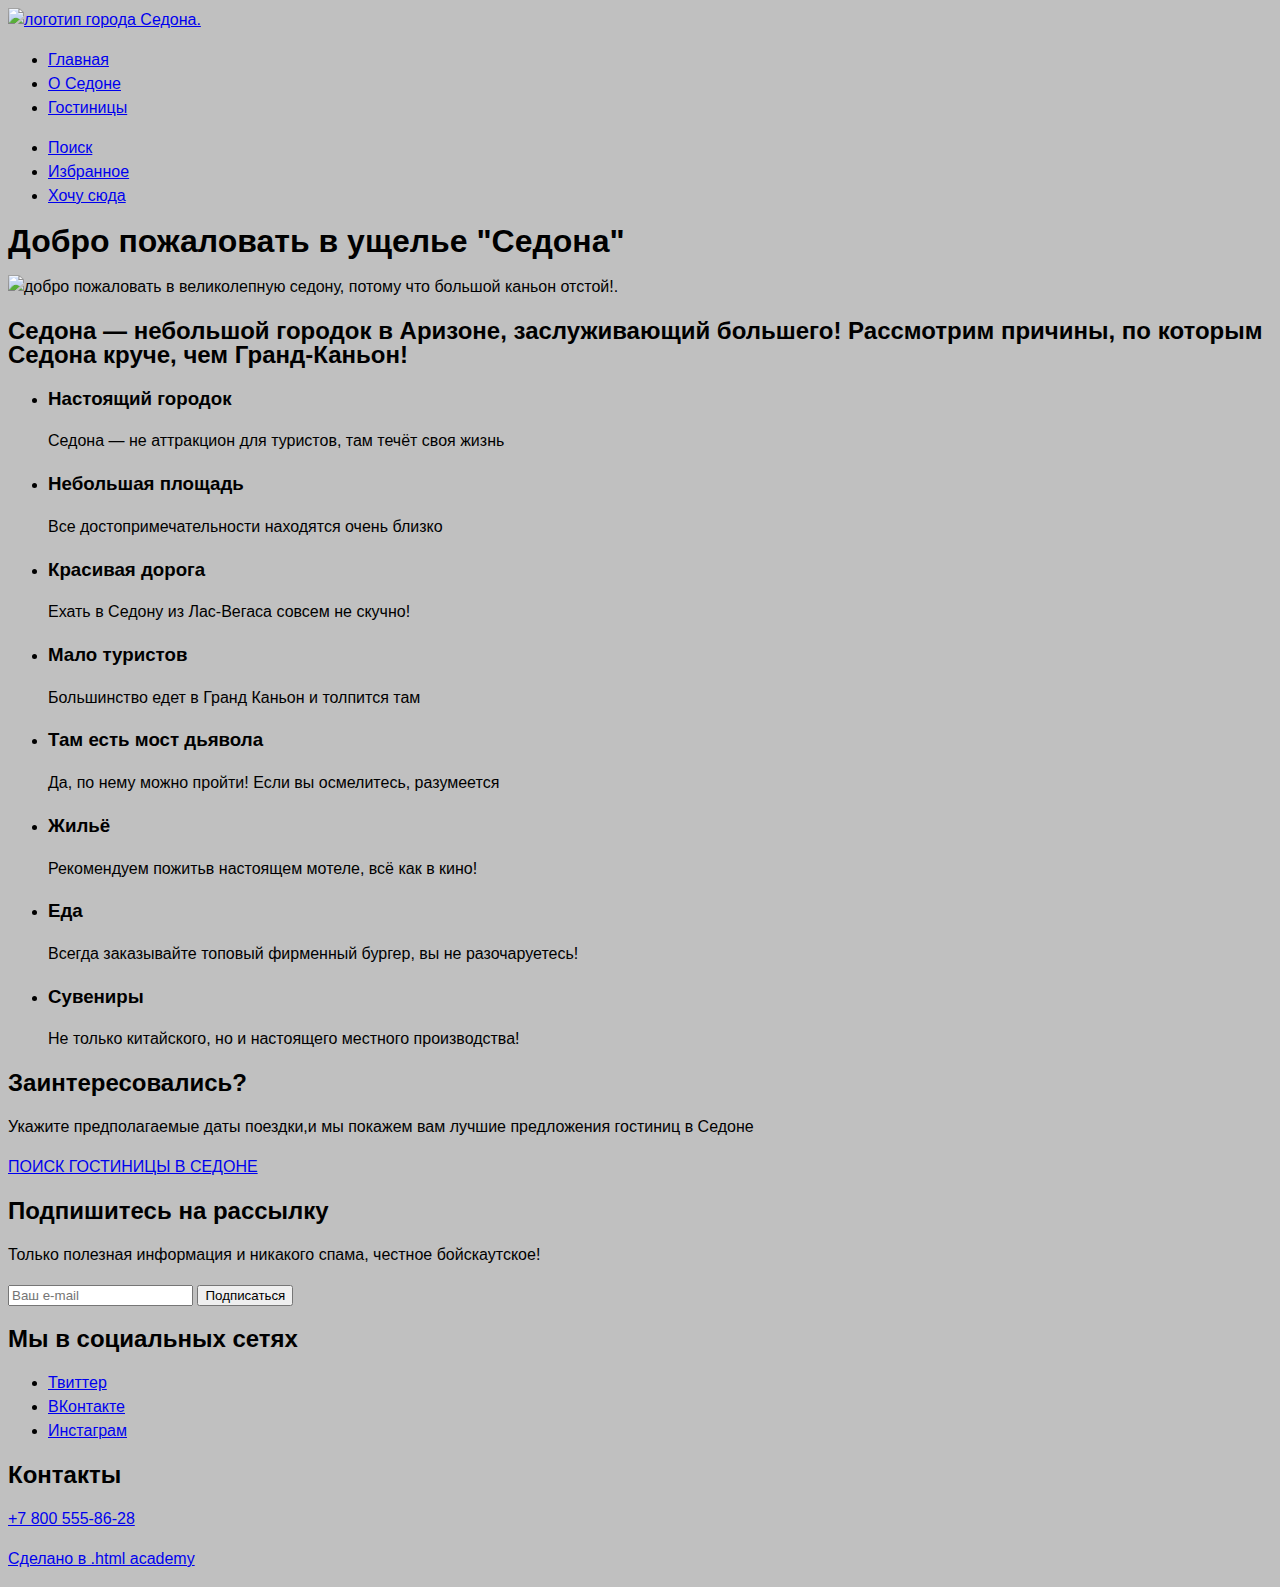
==== index.html @ 64706695 "Графика" ====
<!DOCTYPE html>
<html lang="ru">
  <head>
    <meta charset="utf-8">
    <title>HTML Academy: Седона</title>
    <link rel="stylesheet" href="styles/styles.css">
  </head>
  <body>
    <header class="page-header">
      <nav class="navigation">
        <a class="navigation-logo" href="index.html"><img class="page-header-logo" src="images/logo-sedona.svg" width="140" height="70" alt="логотип города Седона."></a>
        <ul class="navigation-list">
          <li class="navigation-item"><a class="navigation-link" href="index.html">Главная</a></li>
          <li class="navigation-item"><a class="navigation-link" href="#">О Седоне</a></li>
          <li class="navigation-item"><a class="navigation-link" href="hotels.html">Гостиницы</a></li>
        </ul>
        <ul class="navigation-user">
          <li class="navigation-item"><a class="navigation-link" href="#"><span class="visually-hidden">Поиск</span></a></li>
          <li class="navigation-item"><a class="navigation-link" href="#"><span class="visually-hidden">Избранное</span></a></li>
          <li class="navigation-item"><a class="navigation-link" href="#">Хочу сюда</a></li>
        </ul>
      </nav>
    </header>
    <main class="main-index">
      <section class="hiro">
        <h1 class="visually-hidden">Добро пожаловать в ущелье "Седона"</h1>
        <img class="Hiro-text" src="images/Hero.svg" width="457" height="351" alt="добро пожаловать в великолепную седону, потому что большой каньон отстой!.">
      </section>
      <section class="advantages">
        <h2 class="advantages-description">Седона — небольшой городок в Аризоне, заслуживающий большего! <b>Рассмотрим причины, по которым Седона круче, чем Гранд-Каньон!</b></h2>
        <ul class="advantages-item">
          <li class="advantages-city">
            <h3 class="advantages-title">Настоящий городок</h3>
            <p class="advantages-description">Седона — не аттракцион для туристов, там течёт своя жизнь</p>
          </li>
          <li class="advantages-area">
            <h3 class="advantages-title">Небольшая площадь</h3>
            <p class="advantages-description">Все достопримечательности находятся очень близко</p>
          </li>
          <li class="advantages-road">
            <h3 class="advantages-title">Красивая дорога</h3>
            <p class="advantages-description">Ехать в Седону из Лас-Вегаса совсем не скучно!</p>
          </li>
          <li class="advantages-tourists">
            <h3 class="advantages-title">Мало туристов</h3>
            <p class="advantages-description">Большинство едет в Гранд Каньон и толпится там</p>
          </li>
          <li class="advantages-bridge">
            <h3 class="advantages-title">Там есть мост дьявола</h3>
            <p class="advantages-description">Да, по нему можно пройти! Если вы осмелитесь, разумеется</p>
          </li>
          <li class="advantages-hous">
            <h3 class="advantages-title">Жильё</h3>
            <p class="advantages-description">Рекомендуем пожитьв настоящем мотеле, всё как в кино!</p>
          </li>
          <li class="advantages-food">
            <h3 class="advantages-title">Еда</h3>
            <p class="advantages-description">Всегда заказывайте топовый фирменный бургер, вы не разочаруетесь!</p>
          </li>
          <li class="advantages-souvenirs">
            <h3 class="advantages-title">Сувениры</h3>
            <p class="advantages-description">Не только китайского, но и настоящего местного производства!</p>
          </li>
        </ul>
      </section>
      <section class="hotel-search">
        <h2 class="advantages-description">Заинтересовались?</h2>
        <p>Укажите предполагаемые даты поездки,и мы покажем вам лучшие предложения гостиниц в Седоне</p>
        <a class="button-hotel-search" href="#">ПОИСК ГОСТИНИЦЫ В CЕДОНЕ</a>
      </section>
    </main>
    <footer class="page-footer">
      <section class="newsletter">
        <h2 class="page-footer-title">Подпишитесь на рассылку</h2>
          <p>Только полезная информация и никакого спама, честное бойскаутское!</p>
        <form class="newsletter-form" action="https://echo.htmlacademy.ru/" method="post">
          <input class="field" placeholder="Ваш e-mail" type="email" name="newsletter-email" id="newsletter-email"
            required>
          <button class="button newsletter-button" type="submit">Подписаться</button>
        </form>
      </section>
      <section class="footer-social">
        <h2 class="visually-hidden">Мы в социальных сетях</h2>
        <ul class="footer-social-list">
          <li class="footer-social-item">
            <a class="button-tvit" href="#">
              <span class="visually-hidden">Твиттер</span>
            </a>
          </li>
          <li class="footer-social-item">
            <a class="button-vk" href="#">
              <span class="visually-hidden">ВКонтакте</span>
            </a>
          </li>
          <li class="footer-social-item">
            <a class="button-inst" href="#">
              <span class="visually-hidden">Инстаграм</span>
            </a>
          </li>
        </ul>
      </section>
      <section class="footer-contacts">
        <h2 class="visually-hidden">Контакты</h2>
        <a class="footer-contacts-phone" href="tel:+78005558628">+7 800 555-86-28</a>
        <a class="made-in" href="https://htmlacademy.ru/"><p class="visually-hidden">Сделано в .html academy</p></a>
      </section>
    </footer>
  </body>
</html>
---- styles/styles.css ----
@font-face {

    font-family: "PT Sans";
    font-style: normal;
    font-weight: 400;
    src: url("..\fonts\ptsans-400.woff2") format(woff2);
    font-display: swap;
}

@font-face {

    font-family: "PT Sans";
    font-style: normal;
    font-weight: 700;
    src: url("..\fonts\ptsans-700.woff2") format(woff2);
    font-display: swap;
}

body {
    background-color: rgb(192, 192, 192);
    font-family: "PT Sans", "Arial", sans-serif;
    font-size: 16px;
    line-height: 24px;
}
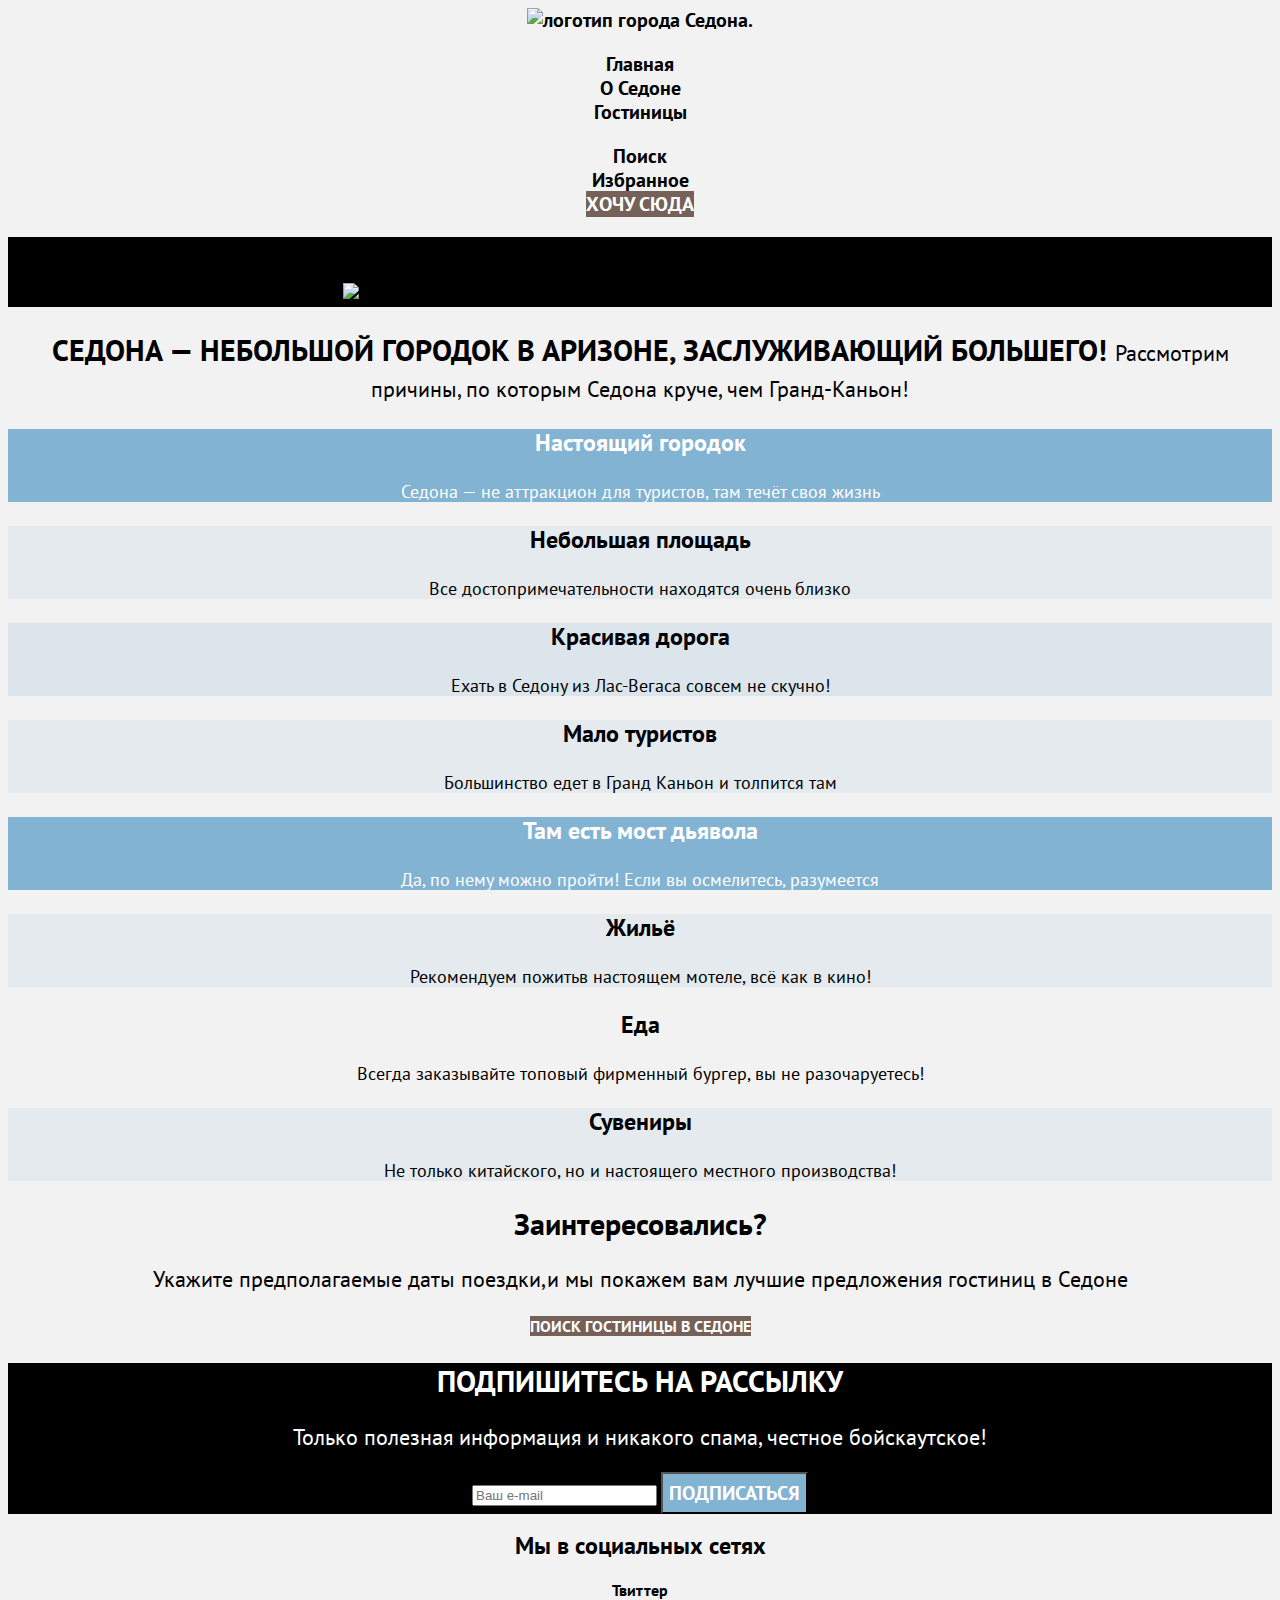
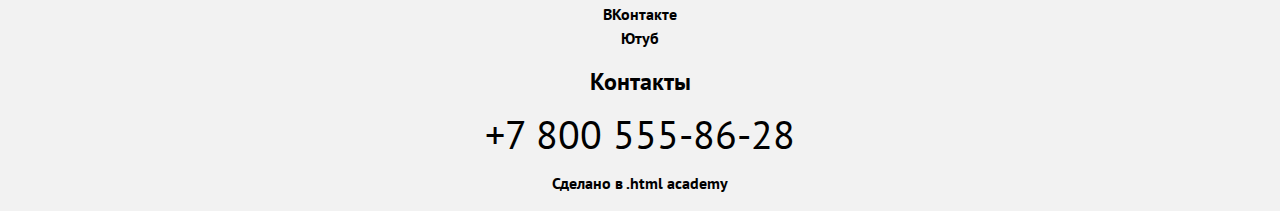
==== commit ef386de6: "Базовая стилизация" ====
--- a/index.html
+++ b/index.html
@@ -15,9 +15,9 @@
           <li class="navigation-item"><a class="navigation-link" href="hotels.html">Гостиницы</a></li>
         </ul>
         <ul class="navigation-user">
-          <li class="navigation-item"><a class="navigation-link" href="#"><span class="visually-hidden">Поиск</span></a></li>
-          <li class="navigation-item"><a class="navigation-link" href="#"><span class="visually-hidden">Избранное</span></a></li>
-          <li class="navigation-item"><a class="navigation-link" href="#">Хочу сюда</a></li>
+          <li class="navigation-item"><a class="search" href="#"><span class="visually-hidden">Поиск</span></a></li>
+          <li class="navigation-item"><a class="favorites" href="#"><span class="visually-hidden">Избранное</span></a></li>
+          <li class="navigation-item"><a class="button here" href="#">ХОЧУ СЮДА</a></li>
         </ul>
       </nav>
     </header>
@@ -66,7 +66,7 @@
       <section class="hotel-search">
         <h2 class="advantages-description">Заинтересовались?</h2>
         <p>Укажите предполагаемые даты поездки,и мы покажем вам лучшие предложения гостиниц в Седоне</p>
-        <a class="button-hotel-search" href="#">ПОИСК ГОСТИНИЦЫ В CЕДОНЕ</a>
+        <a class="button hotel-search" href="#">ПОИСК ГОСТИНИЦЫ В CЕДОНЕ</a>
       </section>
     </main>
     <footer class="page-footer">
@@ -76,7 +76,7 @@
         <form class="newsletter-form" action="https://echo.htmlacademy.ru/" method="post">
           <input class="field" placeholder="Ваш e-mail" type="email" name="newsletter-email" id="newsletter-email"
             required>
-          <button class="button newsletter-button" type="submit">Подписаться</button>
+          <button class="newsletter-button" type="submit">Подписаться</button>
         </form>
       </section>
       <section class="footer-social">
@@ -93,8 +93,8 @@
             </a>
           </li>
           <li class="footer-social-item">
-            <a class="button-inst" href="#">
-              <span class="visually-hidden">Инстаграм</span>
+            <a class="button-YT" href="#">
+              <span class="visually-hidden">Ютуб</span>
             </a>
           </li>
         </ul>
--- a/styles/styles.css
+++ b/styles/styles.css
@@ -3,7 +3,7 @@
     font-family: "PT Sans";
     font-style: normal;
     font-weight: 400;
-    src: url("..\fonts\ptsans-400.woff2") format(woff2);
+    src: url("../fonts/ptsans-400.woff2") format("woff2");
     font-display: swap;
 }
 
@@ -12,13 +12,201 @@
     font-family: "PT Sans";
     font-style: normal;
     font-weight: 700;
-    src: url("..\fonts\ptsans-700.woff2") format(woff2);
+    src: url("../fonts/ptsans-700.woff2") format("woff2");
     font-display: swap;
 }
 
 body {
-    background-color: rgb(192, 192, 192);
+    background-color: #F2F2F2;
     font-family: "PT Sans", "Arial", sans-serif;
     font-size: 16px;
     line-height: 24px;
-}
+    font-weight: 700;
+    text-align: center;
+}
+
+
+/*
+.visually-hidden {
+    visibility: hidden
+}
+*/
+
+
+.search {
+    background-image: url("../images/Finde.svg");
+    background-repeat: no-repeat;
+}
+
+.favorites {
+    background-image: url("../images/Favorites.svg");
+    background-repeat: no-repeat;
+}
+
+.button {
+    color: rgb(255, 255, 255);
+    background-color: #756157;
+}
+
+ul {
+    padding: 0;
+    list-style-type: none;
+}
+
+a {
+    color: black;
+    text-decoration: none;
+}
+
+.page-header {
+    font-weight: 700;
+    font-size: 20px;
+    line-height: 24px;
+}
+
+.hiro {
+    background-image:
+        url("/images/Hero-background-bottom.svg"),
+        url("../images/Hero-background.jpg");
+    background-repeat: no-repeat;
+    background-color: #000000;
+}
+
+.advantages .advantages-description {
+    font-weight: 700;
+    font-size: 30px;
+    line-height: 36px;
+    text-transform: uppercase;
+}
+
+.advantages-description b {
+    font-weight: 400;
+    font-size: 22px;
+    line-height: 26px;
+    text-transform: none;
+}
+
+.advantages-item .advantages-title {
+    font-size: 24px;
+    line-height: 28px;
+}
+
+.advantages-item .advantages-description {
+    font-weight: 400;
+    font-size: 18px;
+    line-height: 21px;
+    text-transform: none;
+
+}
+
+.advantages-item li {
+    background-repeat: no-repeat;
+}
+
+.advantages-city {
+    background-color: #82B3D3;
+    color: rgb(255, 255, 255);
+    background-image: url("../images/photo-1.jpg");
+}
+
+.advantages-area {
+    background-color: rgba(131, 179, 211, 0.12);
+}
+
+.advantages-road {
+    background-color: rgba(131, 179, 211, 0.2);
+}
+
+.advantages-tourists {
+    background-color: rgba(131, 179, 211, 0.12);
+}
+
+.advantages-bridge {
+    background-color: #82B3D3;
+    color: rgb(255, 255, 255);
+    background-image: url("../images/photo-2 .jpg");
+}
+
+.advantages-hous {
+    background-color: rgba(131, 179, 211, 0.12);
+    background-image: url("../images/i-Vector.svg");
+}
+
+.advantages-food {
+    background-image: url("../images/i-food.svg");
+}
+
+.advantages-souvenirs {
+    background-image: url("../images/i-Vector-1.svg");
+    background-color: rgba(131, 179, 211, 0.12);
+}
+
+.advantages-description {
+    font-size: 30px;
+    line-height: 36px;
+}
+
+.hotel-search p {
+    font-weight: 400;
+    font-size: 22px;
+    line-height: 26px;
+}
+
+.newsletter {
+    color: rgb(255, 255, 255);
+    background-image: url("../images/Subscribe.jpg");
+    background-repeat: no-repeat;
+    background-color: #000000;
+
+
+}
+
+.page-footer-title {
+    font-size: 30px;
+    line-height: 36px;
+    text-transform: uppercase;
+
+}
+
+.newsletter p {
+    font-weight: 400;
+    font-size: 22px;
+    line-height: 26px;
+}
+
+.newsletter-button {
+    color: rgb(255, 255, 255);
+    background-color: #82B3D3;
+    font-family: "PT Sans", "Arial", sans-serif;
+    font-weight: 700;
+    font-size: 20px;
+    line-height: 36px;
+    text-transform: uppercase;
+}
+
+.button-tvit {
+    background-image: url("../images/TLG.svg");
+    background-repeat: no-repeat;
+}
+
+.button-vk {
+    background-image: url("../images/VK.svg");
+    background-repeat: no-repeat;
+}
+
+.button-YT {
+    background-image: url("../images/YT.svg");
+    background-repeat: no-repeat;
+}
+
+.footer-contacts-phone {
+    font-weight: 400;
+    font-size: 40px;
+    line-height: 40px;
+}
+
+.made-in {
+    background-image: url("../images/logo-HTML-Academy.svg");
+    background-repeat: no-repeat;
+    background-color: #000000;
+}
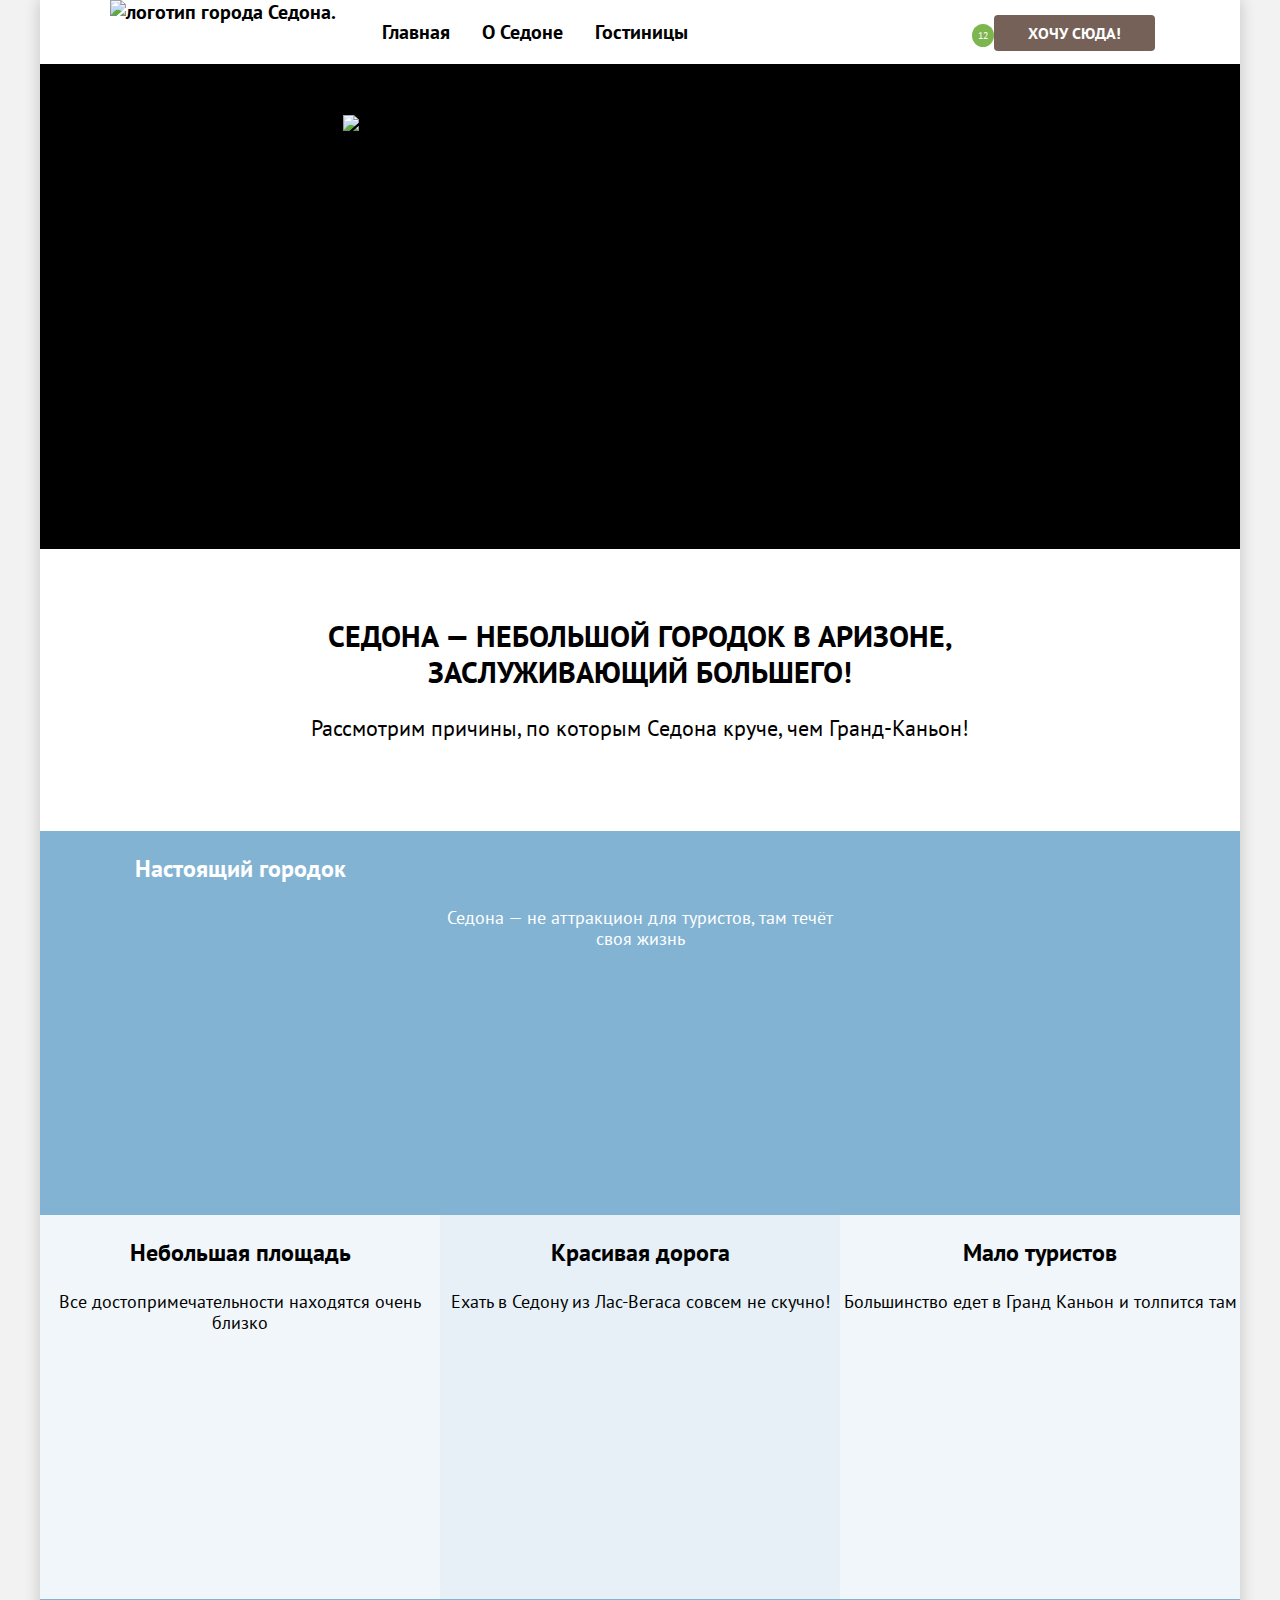
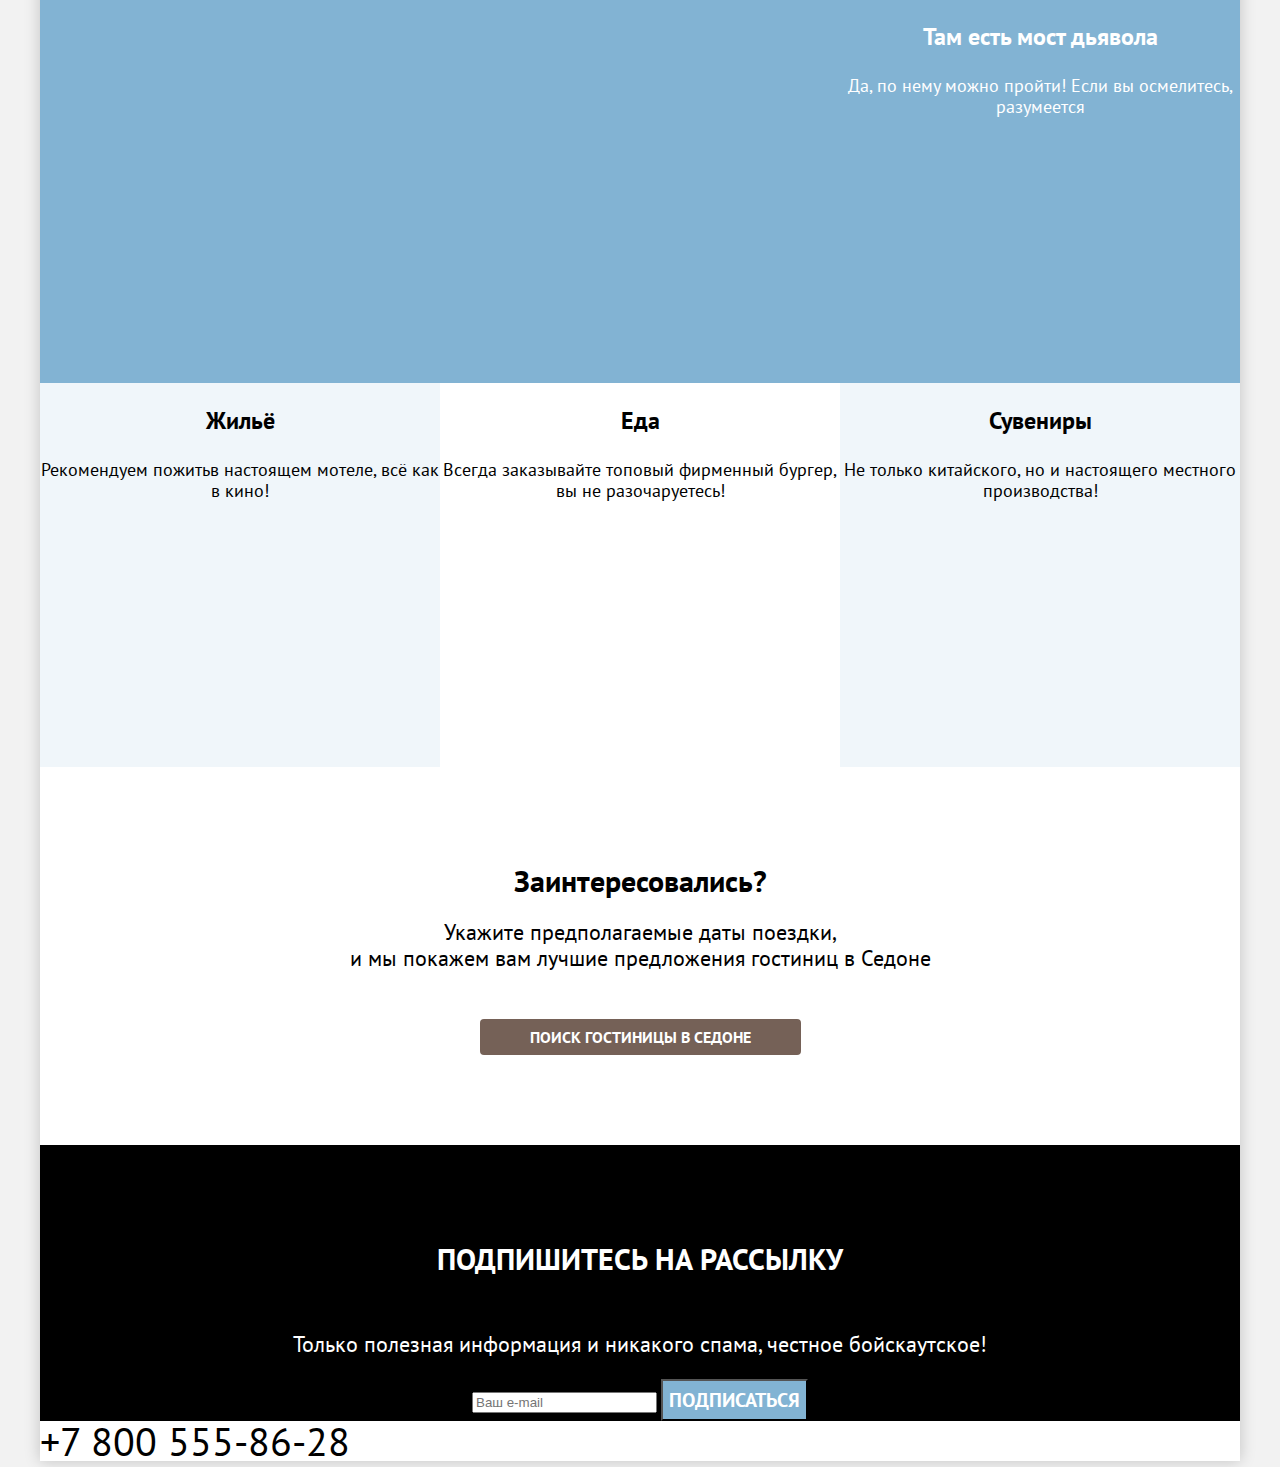
==== commit b725e02b: "домой" ====
--- a/index.html
+++ b/index.html
@@ -1,109 +1,140 @@
 <!DOCTYPE html>
 <html lang="ru">
+
   <head>
     <meta charset="utf-8">
     <title>HTML Academy: Седона</title>
     <link rel="stylesheet" href="styles/styles.css">
   </head>
+
   <body>
-    <header class="page-header">
-      <nav class="navigation">
-        <a class="navigation-logo" href="index.html"><img class="page-header-logo" src="images/logo-sedona.svg" width="140" height="70" alt="логотип города Седона."></a>
-        <ul class="navigation-list">
-          <li class="navigation-item"><a class="navigation-link" href="index.html">Главная</a></li>
-          <li class="navigation-item"><a class="navigation-link" href="#">О Седоне</a></li>
-          <li class="navigation-item"><a class="navigation-link" href="hotels.html">Гостиницы</a></li>
-        </ul>
-        <ul class="navigation-user">
-          <li class="navigation-item"><a class="search" href="#"><span class="visually-hidden">Поиск</span></a></li>
-          <li class="navigation-item"><a class="favorites" href="#"><span class="visually-hidden">Избранное</span></a></li>
-          <li class="navigation-item"><a class="button here" href="#">ХОЧУ СЮДА</a></li>
-        </ul>
-      </nav>
-    </header>
-    <main class="main-index">
-      <section class="hiro">
-        <h1 class="visually-hidden">Добро пожаловать в ущелье "Седона"</h1>
-        <img class="Hiro-text" src="images/Hero.svg" width="457" height="351" alt="добро пожаловать в великолепную седону, потому что большой каньон отстой!.">
-      </section>
-      <section class="advantages">
-        <h2 class="advantages-description">Седона — небольшой городок в Аризоне, заслуживающий большего! <b>Рассмотрим причины, по которым Седона круче, чем Гранд-Каньон!</b></h2>
-        <ul class="advantages-item">
-          <li class="advantages-city">
-            <h3 class="advantages-title">Настоящий городок</h3>
-            <p class="advantages-description">Седона — не аттракцион для туристов, там течёт своя жизнь</p>
-          </li>
-          <li class="advantages-area">
-            <h3 class="advantages-title">Небольшая площадь</h3>
-            <p class="advantages-description">Все достопримечательности находятся очень близко</p>
-          </li>
-          <li class="advantages-road">
-            <h3 class="advantages-title">Красивая дорога</h3>
-            <p class="advantages-description">Ехать в Седону из Лас-Вегаса совсем не скучно!</p>
-          </li>
-          <li class="advantages-tourists">
-            <h3 class="advantages-title">Мало туристов</h3>
-            <p class="advantages-description">Большинство едет в Гранд Каньон и толпится там</p>
-          </li>
-          <li class="advantages-bridge">
-            <h3 class="advantages-title">Там есть мост дьявола</h3>
-            <p class="advantages-description">Да, по нему можно пройти! Если вы осмелитесь, разумеется</p>
-          </li>
-          <li class="advantages-hous">
-            <h3 class="advantages-title">Жильё</h3>
-            <p class="advantages-description">Рекомендуем пожитьв настоящем мотеле, всё как в кино!</p>
-          </li>
-          <li class="advantages-food">
-            <h3 class="advantages-title">Еда</h3>
-            <p class="advantages-description">Всегда заказывайте топовый фирменный бургер, вы не разочаруетесь!</p>
-          </li>
-          <li class="advantages-souvenirs">
-            <h3 class="advantages-title">Сувениры</h3>
-            <p class="advantages-description">Не только китайского, но и настоящего местного производства!</p>
-          </li>
-        </ul>
-      </section>
-      <section class="hotel-search">
-        <h2 class="advantages-description">Заинтересовались?</h2>
-        <p>Укажите предполагаемые даты поездки,и мы покажем вам лучшие предложения гостиниц в Седоне</p>
-        <a class="button hotel-search" href="#">ПОИСК ГОСТИНИЦЫ В CЕДОНЕ</a>
-      </section>
-    </main>
-    <footer class="page-footer">
-      <section class="newsletter">
-        <h2 class="page-footer-title">Подпишитесь на рассылку</h2>
+    <div class="container">
+
+
+      <!--Меню-->
+
+      <header class="page-header">
+        <nav class="navigation">
+          <a class="navigation-logo" href="index.html"><img class="page-header-logo" src="images/logo-sedona.svg"
+              width="140" height="70" alt="логотип города Седона."></a>
+          <ul class="navigation-list">
+            <li class="navigation-item"><a class="navigation-link" href="index.html">Главная</a></li>
+            <li class="navigation-item"><a class="navigation-link" href="#">О Седоне</a></li>
+            <li class="navigation-item"><a class="navigation-link" href="hotels.html">Гостиницы</a></li>
+          </ul>
+          <ul class="navigation-user">
+            <li class="navigation-item"><a class="search" href="#"><span class="visually-hidden">Поиск</span></a></li>
+            <li class="navigation-item"><a class="favorites" href="#"><span class="visually-hidden">Избранное</span><span class="favorites-number">12<span class="visually-hidden">12</span></span></a></li>
+            <li class="navigation-item"><a class="button here" href="#">ХОЧУ СЮДА!</a></li>
+          </ul>
+        </nav>
+      </header>
+
+
+      <!--Банер-->
+
+      <main class="main-index">
+        <section class="hiro">
+          <h1 class="visually-hidden">Добро пожаловать в ущелье "Седона"</h1>
+          <img class="hiro-text" src="images/hero.svg" width="457" height="351"
+            alt="добро пожаловать в великолепную седону, потому что большой каньон отстой!.">
+        </section>
+
+
+         <!--Описание-->
+
+        <section class="advantages">
+          <h2 class="title-advantages-description">Седона — небольшой городок в Аризоне,<br> заслуживающий большего!</h2>
+          <p>Рассмотрим причины, по которым Седона круче, чем Гранд-Каньон!</p>
+          <ul class="advantages-item">
+            <li class="advantages-city">
+              <h3 class="advantages-title">Настоящий городок</h3>
+              <p class="advantages-description">Седона — не аттракцион для туристов, там течёт своя жизнь</p>
+            </li>
+            <li class="advantages-area">
+              <h3 class="advantages-title">Небольшая площадь</h3>
+              <p class="advantages-description">Все достопримечательности находятся очень близко</p>
+            </li>
+            <li class="advantages-road">
+              <h3 class="advantages-title">Красивая дорога</h3>
+              <p class="advantages-description">Ехать в Седону из Лас-Вегаса совсем не скучно!</p>
+            </li>
+            <li class="advantages-tourists">
+              <h3 class="advantages-title">Мало туристов</h3>
+              <p class="advantages-description">Большинство едет в Гранд Каньон и толпится там</p>
+            </li>
+            <li class="advantages-bridge">
+              <h3 class="advantages-title">Там есть мост дьявола</h3>
+              <p class="advantages-description">Да, по нему можно пройти! Если вы осмелитесь, разумеется</p>
+            </li>
+            <li class="advantages-hous">
+              <h3 class="advantages-title">Жильё</h3>
+              <p class="advantages-description">Рекомендуем пожитьв настоящем мотеле, всё как в кино!</p>
+            </li>
+            <li class="advantages-food">
+              <h3 class="advantages-title">Еда</h3>
+              <p class="advantages-description">Всегда заказывайте топовый фирменный бургер, вы не разочаруетесь!</p>
+            </li>
+            <li class="advantages-souvenirs">
+              <h3 class="advantages-title">Сувениры</h3>
+              <p class="advantages-description">Не только китайского, но и настоящего местного производства!</p>
+            </li>
+          </ul>
+        </section>
+
+
+         <!--Поиск-->
+
+        <section class="hotel-search">
+          <h2 class="advantages-description">Заинтересовались?</h2>
+          <p>Укажите предполагаемые даты поездки,<br>и мы покажем вам лучшие предложения гостиниц в Седоне</p>
+          <a class="button hotel-search" href="#">ПОИСК ГОСТИНИЦЫ В CЕДОНЕ</a>
+        </section>
+      </main>
+
+
+       <!--Футер рассылка-->
+
+      <footer class="page-footer">
+        <section class="newsletter">
+          <h2 class="page-footer-title">Подпишитесь на рассылку</h2>
           <p>Только полезная информация и никакого спама, честное бойскаутское!</p>
-        <form class="newsletter-form" action="https://echo.htmlacademy.ru/" method="post">
-          <input class="field" placeholder="Ваш e-mail" type="email" name="newsletter-email" id="newsletter-email"
-            required>
-          <button class="newsletter-button" type="submit">Подписаться</button>
-        </form>
-      </section>
-      <section class="footer-social">
-        <h2 class="visually-hidden">Мы в социальных сетях</h2>
-        <ul class="footer-social-list">
-          <li class="footer-social-item">
-            <a class="button-tvit" href="#">
-              <span class="visually-hidden">Твиттер</span>
-            </a>
-          </li>
-          <li class="footer-social-item">
-            <a class="button-vk" href="#">
-              <span class="visually-hidden">ВКонтакте</span>
-            </a>
-          </li>
-          <li class="footer-social-item">
-            <a class="button-YT" href="#">
-              <span class="visually-hidden">Ютуб</span>
-            </a>
-          </li>
-        </ul>
-      </section>
-      <section class="footer-contacts">
-        <h2 class="visually-hidden">Контакты</h2>
-        <a class="footer-contacts-phone" href="tel:+78005558628">+7 800 555-86-28</a>
-        <a class="made-in" href="https://htmlacademy.ru/"><p class="visually-hidden">Сделано в .html academy</p></a>
-      </section>
-    </footer>
+          <form class="newsletter-form" action="https://echo.htmlacademy.ru/" method="post">
+            <input class="field" placeholder="Ваш e-mail" type="email" name="newsletter-email" id="newsletter-email"
+              required>
+            <button class="newsletter-button" type="submit">Подписаться</button>
+          </form>
+        </section>
+
+
+         <!--Футер-->
+
+        <section class="footer-social">
+          <h2 class="visually-hidden">Мы в социальных сетях</h2>
+          <ul class="footer-social-list">
+            <li class="footer-social-item">
+              <a class="button-tvit" href="#">
+                <span class="visually-hidden">Твиттер</span>
+              </a>
+            </li>
+            <li class="footer-social-item">
+              <a class="button-vk" href="#">
+                <span class="visually-hidden">ВКонтакте</span>
+              </a>
+            </li>
+            <li class="footer-social-item">
+              <a class="button-yt" href="#">
+                <span class="visually-hidden">Ютуб</span>
+              </a>
+            </li>
+          </ul>
+        </section>
+        <section class="footer-contacts">
+          <h2 class="visually-hidden">Контакты</h2>
+          <a class="footer-contacts-phone" href="tel:+78005558628">+7 800 555-86-28</a>
+          <a class="made-in" href="https://htmlacademy.ru/"><span class="visually-hidden">Сделано в .html academy</span></a>
+        </section>
+      </footer>
+    </div>
   </body>
 </html>
--- a/styles/styles.css
+++ b/styles/styles.css
@@ -15,6 +15,9 @@
     src: url("../fonts/ptsans-700.woff2") format("woff2");
     font-display: swap;
 }
+
+
+/*                                                  Общие */
 
 body {
     background-color: #F2F2F2;
@@ -23,32 +26,11 @@
     line-height: 24px;
     font-weight: 700;
     text-align: center;
-}
-
-
-/*
-.visually-hidden {
-    visibility: hidden
-}
-*/
-
-
-.search {
-    background-image: url("../images/Finde.svg");
-    background-repeat: no-repeat;
-}
-
-.favorites {
-    background-image: url("../images/Favorites.svg");
-    background-repeat: no-repeat;
-}
-
-.button {
-    color: rgb(255, 255, 255);
-    background-color: #756157;
-}
+    margin: 0;
+    }
 
 ul {
+    margin: 0;
     padding: 0;
     list-style-type: none;
 }
@@ -58,33 +40,186 @@
     text-decoration: none;
 }
 
+.container {
+    margin: 0 auto;
+    width: 1200px;
+    background-color: #ffffff;
+    box-shadow: 0px 0px 15px rgba(0, 0, 0, 0.2);
+}
+
+.visually-hidden {
+    position: absolute;
+    width: 1px;
+    height: 1px;
+    margin: -1px;
+    padding: 0;
+    border: 0;
+    clip: rect(0 0 0 0);
+    overflow: hidden;
+}
+
+
+/*                                                  Меню */
+
+.navigation {
+    display: flex;
+    height: 64px;
+}
+
+.navigation-logo {
+    margin-left: 70px;
+}
+
+.navigation-list {
+    display: flex;
+    flex-wrap: wrap;
+    align-items: center;
+    margin-left: 30px;
+}
+
+.navigation-list .navigation-link {
+    padding: 20px 16px;
+}
+
+.navigation-user {
+    width: 268px;
+    display: flex;
+    margin-left: auto;
+    align-items: center;
+}
+
+
+.search {
+    background-image: url("../images/finde.svg");
+    background-repeat: no-repeat;
+}
+
+.favorites {
+    background-image: url("../images/favorites.svg");
+    background-repeat: no-repeat;
+}
+
+.favorites-number {
+    width: 20px;
+    height: 20px;
+    font-weight: 400;
+    font-size: 10px;
+    line-height: 10px;
+    background-color: #7DB54F;
+    border-radius: 50%;
+    padding: 5px 6px;
+    color: #ffffff;
+}
+
+.button {
+    color: rgb(255, 255, 255);
+    background-color: #756157;
+    border-radius: 4px;
+}
+
+.here {
+    font-weight: 700;
+    font-size: 16px;
+    line-height: 20px;
+    padding: 8px 34px;
+    }
+
 .page-header {
     font-weight: 700;
     font-size: 20px;
     line-height: 24px;
 }
 
+
+/*                                                  Банер */
+
 .hiro {
     background-image:
-        url("/images/Hero-background-bottom.svg"),
-        url("../images/Hero-background.jpg");
+        url("../images/hero-background-bottom.svg"),
+        url("../images/hero-background.jpg");
     background-repeat: no-repeat;
     background-color: #000000;
-}
-
-.advantages .advantages-description {
+    background-position: bottom;
+    min-height: 485px;
+}
+
+.hiro-text {
+
+    margin: 51px auto auto;
+    }
+
+
+/*                                                   Описание  */
+
+.advantages {
+    display: flex;
+    flex-wrap: wrap;
+    align-items: center;
+}
+
+.title-advantages-description {
     font-weight: 700;
     font-size: 30px;
     line-height: 36px;
     text-transform: uppercase;
-}
-
-.advantages-description b {
+    margin: 69px auto 25px;
+
+}
+
+.advantages p {
     font-weight: 400;
     font-size: 22px;
     line-height: 26px;
     text-transform: none;
-}
+    margin: 0 auto 90px;
+
+}
+
+/*                                                   Описание квадратики  */
+
+.advantages-item {
+    display: flex;
+    flex-wrap: wrap;
+}
+
+.advantages-city,
+.advantages-bridge {
+    width: 1200px;
+    min-height: 384px;
+}
+
+.advantages-city .advantages-title,
+.advantages-city .advantages-description {
+    width: 400px;
+    margin-right: auto;
+}
+
+.advantages-bridge .advantages-title,
+.advantages-bridge .advantages-description {
+    width: 400px;
+    margin-left: 800px;
+}
+
+.advantages-area,
+.advantages-road,
+.advantages-tourists,
+.advantages-hous,
+.advantages-food,
+.advantages-souvenirs {
+    width: 400px;
+    min-height: 384px;
+}
+
+
+.hotel-search {
+    width: 592px;
+    margin: 96px auto;
+}
+
+.button.hotel-search {
+    padding: 8px 50px;
+}
+
 
 .advantages-item .advantages-title {
     font-size: 24px;
@@ -96,7 +231,6 @@
     font-size: 18px;
     line-height: 21px;
     text-transform: none;
-
 }
 
 .advantages-item li {
@@ -106,7 +240,8 @@
 .advantages-city {
     background-color: #82B3D3;
     color: rgb(255, 255, 255);
-    background-image: url("../images/photo-1.jpg");
+   background-image: url("../images/photo-1.jpg");
+   background-position: center right;
 }
 
 .advantages-area {
@@ -129,7 +264,7 @@
 
 .advantages-hous {
     background-color: rgba(131, 179, 211, 0.12);
-    background-image: url("../images/i-Vector.svg");
+    background-image: url("../images/i-vector.svg");
 }
 
 .advantages-food {
@@ -137,26 +272,34 @@
 }
 
 .advantages-souvenirs {
-    background-image: url("../images/i-Vector-1.svg");
+    background-image: url("../images/i-vector-1.svg");
     background-color: rgba(131, 179, 211, 0.12);
 }
 
-.advantages-description {
+
+/*                                                   Поиск  */
+
+.hotel-search .advantages-description {
     font-size: 30px;
     line-height: 36px;
+    margin: 0 auto 20px;
 }
 
 .hotel-search p {
     font-weight: 400;
     font-size: 22px;
     line-height: 26px;
-}
+    margin: 0 auto 54px;
+}
+
+/*                                                   Футер рассылка  */
 
 .newsletter {
     color: rgb(255, 255, 255);
-    background-image: url("../images/Subscribe.jpg");
+    background-image: url("../images/subscribe.jpg");
     background-repeat: no-repeat;
     background-color: #000000;
+    width: 1200px;
 
 
 }
@@ -165,6 +308,8 @@
     font-size: 30px;
     line-height: 36px;
     text-transform: uppercase;
+    width: 475px;
+    margin: 96px auto 54px;
 
 }
 
@@ -172,6 +317,7 @@
     font-weight: 400;
     font-size: 22px;
     line-height: 26px;
+    text-transform: none;
 }
 
 .newsletter-button {
@@ -184,18 +330,34 @@
     text-transform: uppercase;
 }
 
+/*                                                   Футер  */
+
+.page-footer {
+display: flex;
+flex-wrap: wrap;
+}
+
+.footer-social {
+    display: flex;
+    flex-wrap: wrap;
+    }
+
+.footer-contacts {
+    display: flex;
+}
+
 .button-tvit {
-    background-image: url("../images/TLG.svg");
+    background-image: url("../images/tlg.svg");
     background-repeat: no-repeat;
 }
 
 .button-vk {
-    background-image: url("../images/VK.svg");
+    background-image: url("../images/vk.svg");
     background-repeat: no-repeat;
 }
 
 .button-YT {
-    background-image: url("../images/YT.svg");
+    background-image: url("../images/yt.svg");
     background-repeat: no-repeat;
 }
 
@@ -206,7 +368,6 @@
 }
 
 .made-in {
-    background-image: url("../images/logo-HTML-Academy.svg");
-    background-repeat: no-repeat;
-    background-color: #000000;
-}
+    background-image: url("../images/logo-html-academy.svg");
+    background-repeat: no-repeat;
+}
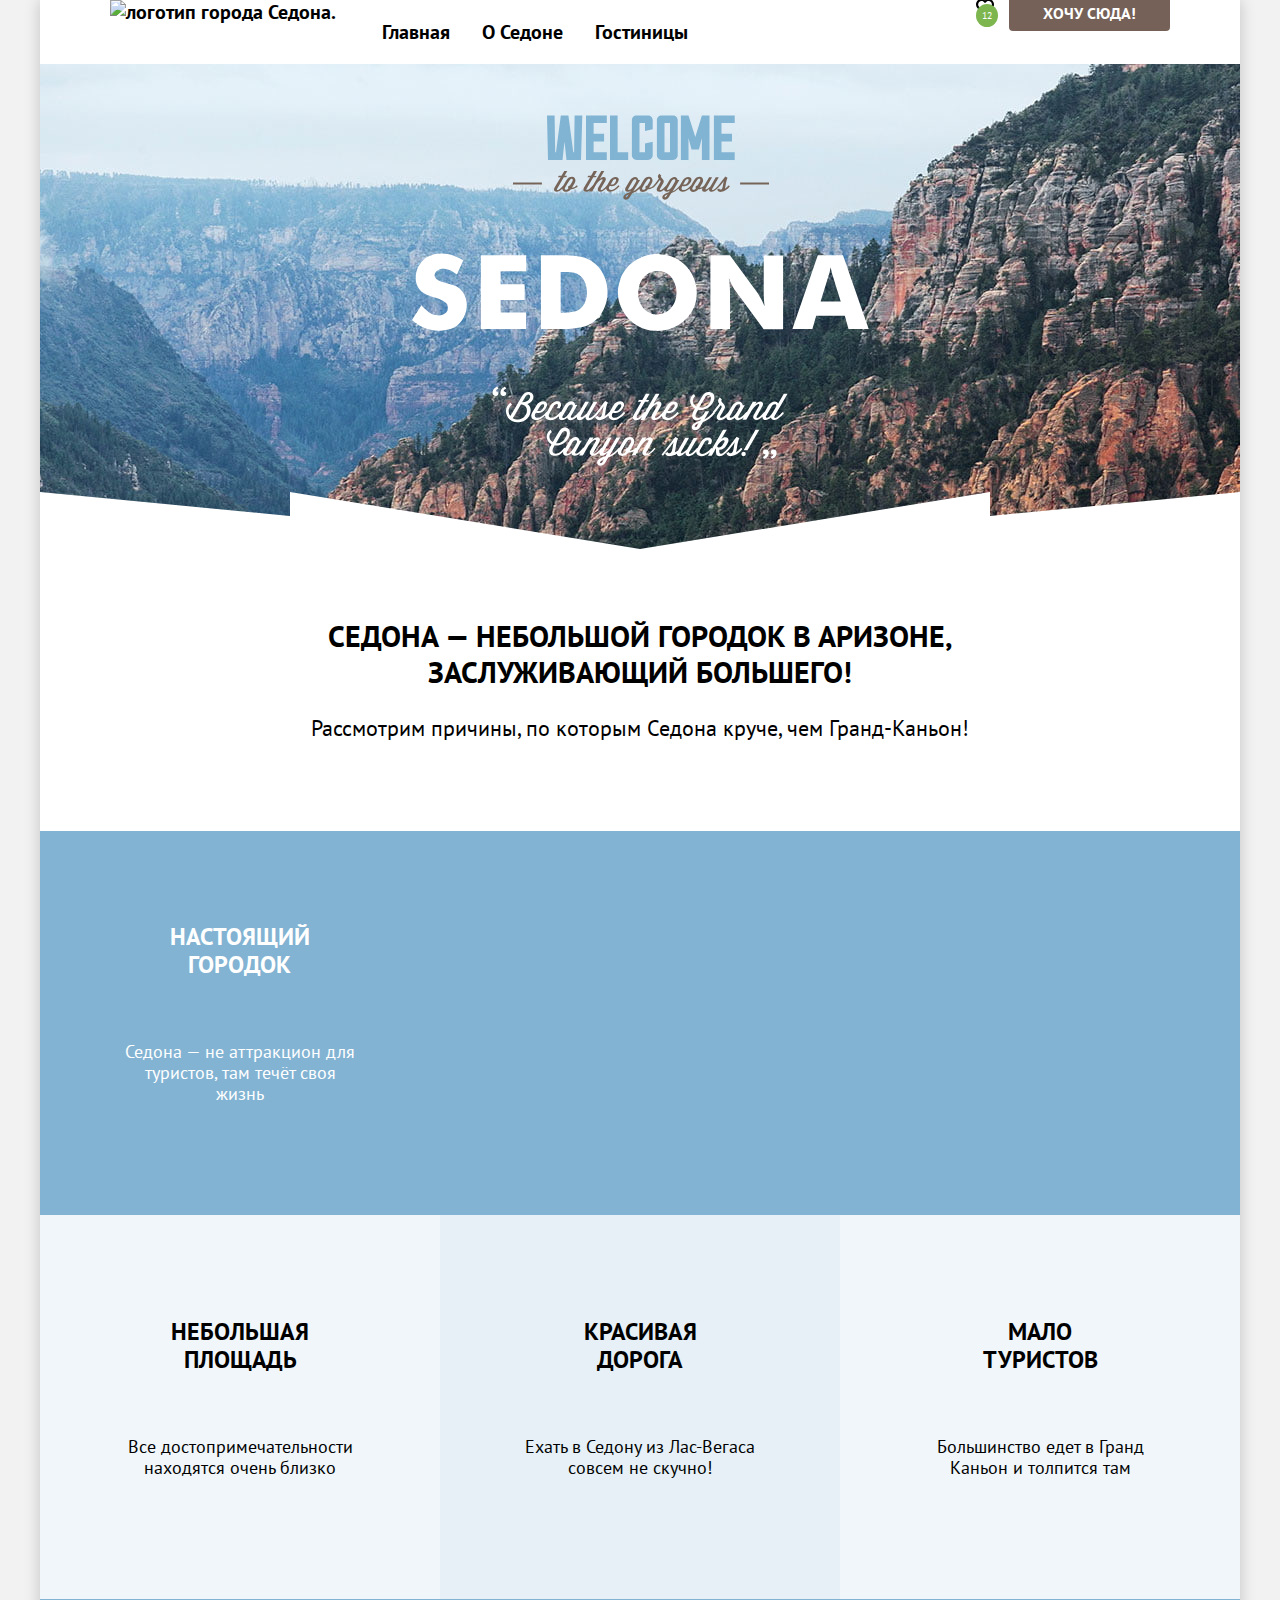
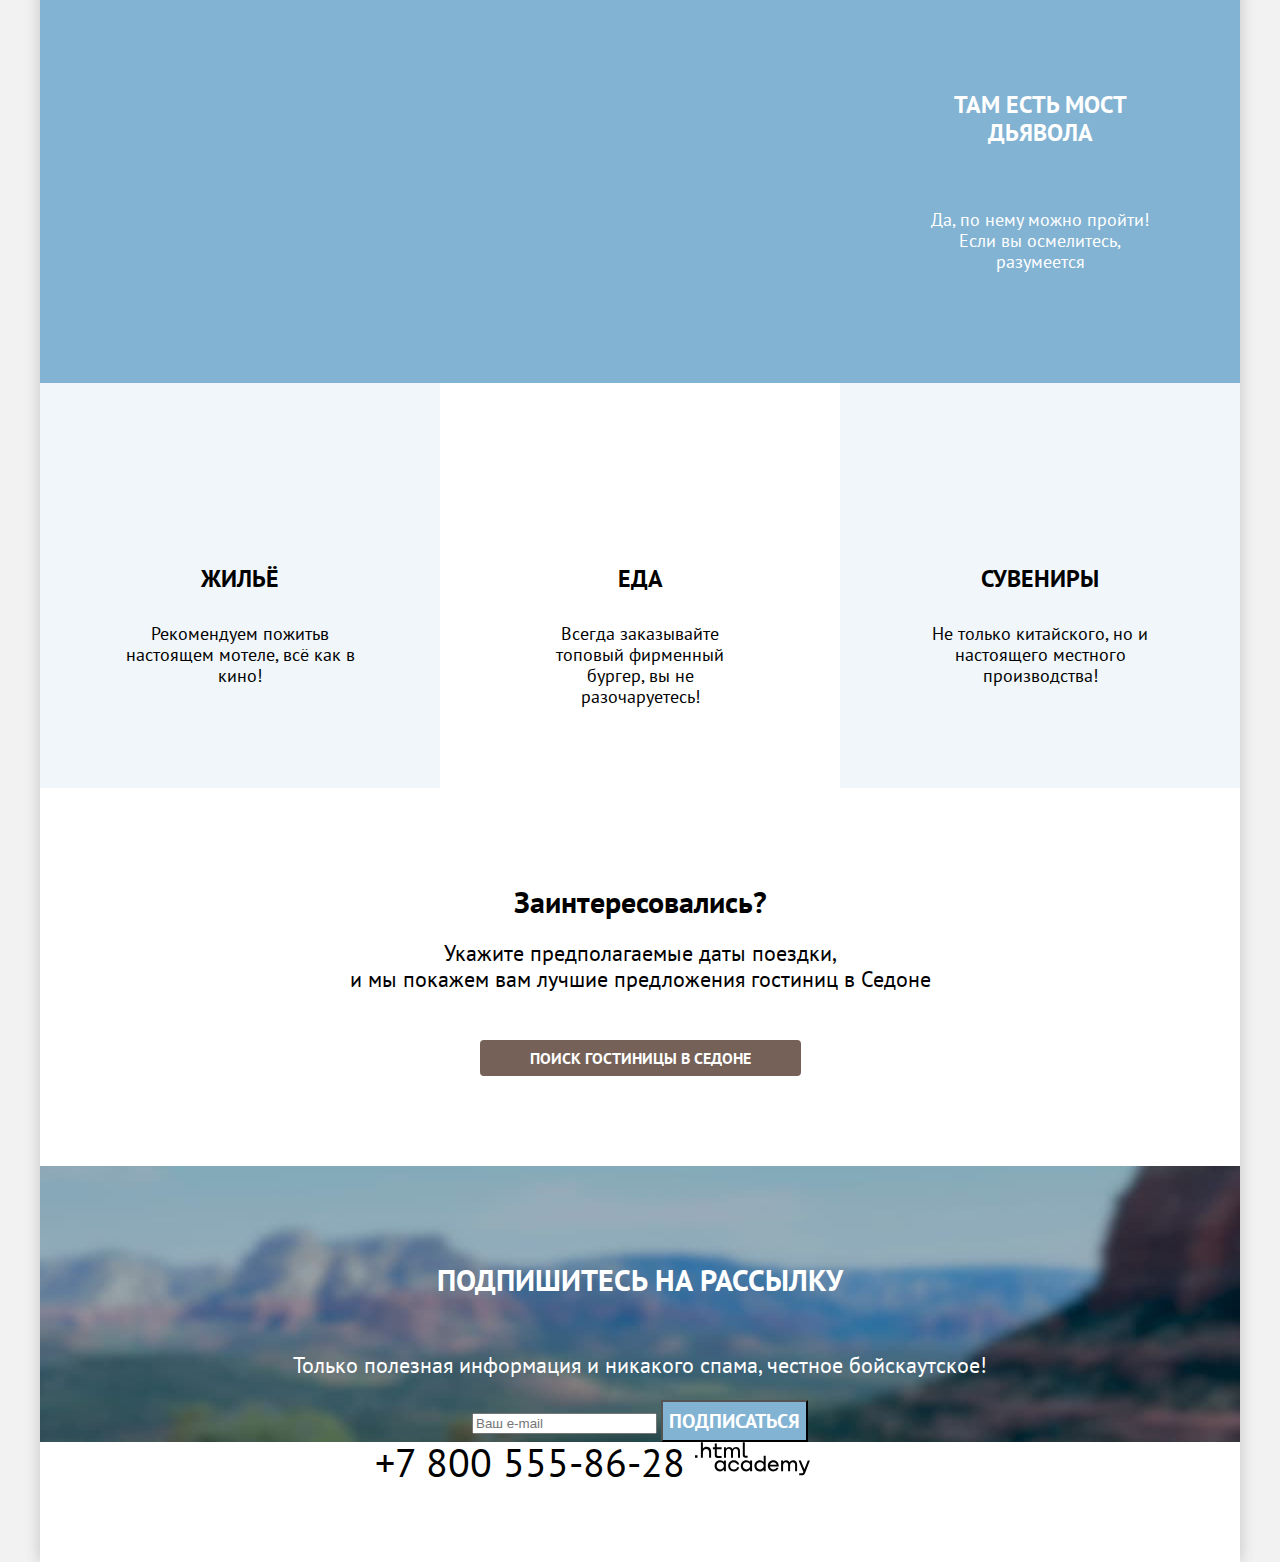
==== commit d962352d: "Merge pull request #6 from DmitryVitriol/master" ====
--- a/index.html
+++ b/index.html
@@ -24,7 +24,9 @@
           </ul>
           <ul class="navigation-user">
             <li class="navigation-item"><a class="search" href="#"><span class="visually-hidden">Поиск</span></a></li>
-            <li class="navigation-item"><a class="favorites" href="#"><span class="visually-hidden">Избранное</span><span class="favorites-number">12<span class="visually-hidden">12</span></span></a></li>
+            <li class="navigation-item"><a class="favorites" href="#"><span
+                  class="visually-hidden">Избранное</span><span class="favorites-number">12<span
+                    class="visually-hidden">12</span></span></a></li>
             <li class="navigation-item"><a class="button here" href="#">ХОЧУ СЮДА!</a></li>
           </ul>
         </nav>
@@ -41,10 +43,11 @@
         </section>
 
 
-         <!--Описание-->
+        <!--Описание-->
 
         <section class="advantages">
-          <h2 class="title-advantages-description">Седона — небольшой городок в Аризоне,<br> заслуживающий большего!</h2>
+          <h2 class="title-advantages-description">Седона — небольшой городок в Аризоне,<br> заслуживающий большего!
+          </h2>
           <p>Рассмотрим причины, по которым Седона круче, чем Гранд-Каньон!</p>
           <ul class="advantages-item">
             <li class="advantages-city">
@@ -83,7 +86,7 @@
         </section>
 
 
-         <!--Поиск-->
+        <!--Поиск-->
 
         <section class="hotel-search">
           <h2 class="advantages-description">Заинтересовались?</h2>
@@ -93,7 +96,7 @@
       </main>
 
 
-       <!--Футер рассылка-->
+      <!--Футер рассылка-->
 
       <footer class="page-footer">
         <section class="newsletter">
@@ -107,28 +110,28 @@
         </section>
 
 
-         <!--Футер-->
+        <!--Футер-->
 
-        <section class="footer-social">
+
+        <ul class="footer-social-list">
           <h2 class="visually-hidden">Мы в социальных сетях</h2>
-          <ul class="footer-social-list">
-            <li class="footer-social-item">
-              <a class="button-tvit" href="#">
-                <span class="visually-hidden">Твиттер</span>
-              </a>
-            </li>
-            <li class="footer-social-item">
-              <a class="button-vk" href="#">
-                <span class="visually-hidden">ВКонтакте</span>
-              </a>
-            </li>
-            <li class="footer-social-item">
-              <a class="button-yt" href="#">
-                <span class="visually-hidden">Ютуб</span>
-              </a>
-            </li>
-          </ul>
-        </section>
+          <li class="footer-social-item">
+            <a class="button-tvit" href="#">
+              <span class="visually-hidden">Твиттер</span>
+            </a>
+          </li>
+          <li class="footer-social-item">
+            <a class="button-vk" href="#">
+              <span class="visually-hidden">ВКонтакте</span>
+            </a>
+          </li>
+          <li class="footer-social-item">
+            <a class="button-yt" href="#">
+              <span class="visually-hidden">Ютуб</span>
+            </a>
+          </li>
+        </ul>
+
         <section class="footer-contacts">
           <h2 class="visually-hidden">Контакты</h2>
           <a class="footer-contacts-phone" href="tel:+78005558628">+7 800 555-86-28</a>
@@ -137,4 +140,5 @@
       </footer>
     </div>
   </body>
+
 </html>
--- a/styles/styles.css
+++ b/styles/styles.css
@@ -27,7 +27,7 @@
     font-weight: 700;
     text-align: center;
     margin: 0;
-    }
+}
 
 ul {
     margin: 0;
@@ -82,21 +82,29 @@
 }
 
 .navigation-user {
-    width: 268px;
     display: flex;
     margin-left: auto;
-    align-items: center;
+    margin-right: 70px;
+    align-content: center;
+}
+
+.navigation-user li {
+    display: block;
+    min-width: 44px;
+    min-height: 64px;
 }
 
 
 .search {
     background-image: url("../images/finde.svg");
     background-repeat: no-repeat;
+    margin: auto;
 }
 
 .favorites {
     background-image: url("../images/favorites.svg");
     background-repeat: no-repeat;
+    margin: auto;
 }
 
 .favorites-number {
@@ -122,7 +130,7 @@
     font-size: 16px;
     line-height: 20px;
     padding: 8px 34px;
-    }
+}
 
 .page-header {
     font-weight: 700;
@@ -146,7 +154,7 @@
 .hiro-text {
 
     margin: 51px auto auto;
-    }
+}
 
 
 /*                                                   Описание  */
@@ -182,34 +190,136 @@
     flex-wrap: wrap;
 }
 
-.advantages-city,
+.advantages-item h3 {
+    font-size: 24px;
+    line-height: 28px;
+    text-transform: uppercase;
+    margin: auto;
+    padding: 0;
+    width: 175px;
+}
+
+.advantages-item p {
+    font-weight: 400;
+    font-size: 18px;
+    line-height: 21px;
+    margin: auto;
+    padding: 0;
+    width: 230px;
+}
+
+
+
+.advantages-item li {
+    background-repeat: no-repeat;
+}
+
+.advantages-city {
+    width: 1200px;
+    min-height: 384px;
+    background-color: #82B3D3;
+    color: rgb(255, 255, 255);
+    background-image: url("../images/photo-1.jpg");
+    background-position: center right;
+}
+
+.advantages-area {
+    width: 400px;
+    min-height: 384px;
+    background-color: rgba(131, 179, 211, 0.12);
+}
+
+.advantages-road {
+    width: 400px;
+    min-height: 384px;
+    background-color: rgba(131, 179, 211, 0.2);
+}
+
+.advantages-tourists {
+    width: 400px;
+    min-height: 384px;
+    background-color: rgba(131, 179, 211, 0.12);
+}
+
 .advantages-bridge {
     width: 1200px;
     min-height: 384px;
-}
-
-.advantages-city .advantages-title,
+    background-color: #82B3D3;
+    color: rgb(255, 255, 255);
+    background-image: url("../images/photo-2 .jpg");
+}
+
+.advantages-hous {
+    width: 400px;
+    min-height: 384px;
+    background-color: rgba(131, 179, 211, 0.12);
+    background-image: url("../images/i-vector.svg");
+}
+
+.advantages-food {
+    width: 400px;
+    min-height: 384px;
+    background-image: url("../images/i-food.svg");
+}
+
+.advantages-souvenirs {
+    width: 400px;
+    min-height: 384px;
+    background-image: url("../images/i-vector-1.svg");
+    background-color: rgba(131, 179, 211, 0.12);
+}
+
+/*                                                   Выравнивания квадратов*/
+
+.advantages-city .advantages-title {
+    margin: 92px auto 62px 112px;
+}
+
 .advantages-city .advantages-description {
-    width: 400px;
-    margin-right: auto;
-}
-
-.advantages-bridge .advantages-title,
+    margin: 0 auto 111px 85px;
+}
+
+
+
+.advantages-bridge .advantages-title {
+    margin: 92px 112px 62px auto;
+}
+
 .advantages-bridge .advantages-description {
-    width: 400px;
-    margin-left: 800px;
-}
-
-.advantages-area,
-.advantages-road,
-.advantages-tourists,
-.advantages-hous,
-.advantages-food,
-.advantages-souvenirs {
-    width: 400px;
-    min-height: 384px;
-}
-
+    margin: 0 85px 111px auto;
+}
+
+
+
+.advantages-hous .advantages-title,
+.advantages-food .advantages-title,
+.advantages-souvenirs .advantages-title {
+    margin: 182px auto 30px;
+}
+
+.advantages-hous .advantages-description,
+.advantages-food .advantages-description,
+.advantages-souvenirs .advantages-description {
+    margin: 0 auto 81px;
+}
+
+
+
+.advantages-area .advantages-title,
+.advantages-road .advantages-title,
+.advantages-tourists .advantages-title {
+    margin: 103px auto 62px;
+}
+
+.advantages-area .advantages-description,
+.advantages-road .advantages-description,
+.advantages-tourists .advantages-description {
+    margin: 0 auto 121px;
+}
+
+
+
+/*                                                   Поиск  */
 
 .hotel-search {
     width: 592px;
@@ -219,65 +329,6 @@
 .button.hotel-search {
     padding: 8px 50px;
 }
-
-
-.advantages-item .advantages-title {
-    font-size: 24px;
-    line-height: 28px;
-}
-
-.advantages-item .advantages-description {
-    font-weight: 400;
-    font-size: 18px;
-    line-height: 21px;
-    text-transform: none;
-}
-
-.advantages-item li {
-    background-repeat: no-repeat;
-}
-
-.advantages-city {
-    background-color: #82B3D3;
-    color: rgb(255, 255, 255);
-   background-image: url("../images/photo-1.jpg");
-   background-position: center right;
-}
-
-.advantages-area {
-    background-color: rgba(131, 179, 211, 0.12);
-}
-
-.advantages-road {
-    background-color: rgba(131, 179, 211, 0.2);
-}
-
-.advantages-tourists {
-    background-color: rgba(131, 179, 211, 0.12);
-}
-
-.advantages-bridge {
-    background-color: #82B3D3;
-    color: rgb(255, 255, 255);
-    background-image: url("../images/photo-2 .jpg");
-}
-
-.advantages-hous {
-    background-color: rgba(131, 179, 211, 0.12);
-    background-image: url("../images/i-vector.svg");
-}
-
-.advantages-food {
-    background-image: url("../images/i-food.svg");
-}
-
-.advantages-souvenirs {
-    background-image: url("../images/i-vector-1.svg");
-    background-color: rgba(131, 179, 211, 0.12);
-}
-
-
-/*                                                   Поиск  */
 
 .hotel-search .advantages-description {
     font-size: 30px;
@@ -333,17 +384,29 @@
 /*                                                   Футер  */
 
 .page-footer {
-display: flex;
-flex-wrap: wrap;
-}
-
-.footer-social {
     display: flex;
     flex-wrap: wrap;
-    }
+}
+
+.footer-social-list {
+    width: 142px;
+    height: 40px;
+    display: flex;
+    flex-wrap: wrap;
+    align-items: center;
+    margin: 45px auto 35px 70px;
+    padding: 0;
+}
+
+.footer-social-item {
+    width: 47px;
+}
+
 
 .footer-contacts {
     display: flex;
+    width: 876px;
+
 }
 
 .button-tvit {
@@ -356,18 +419,20 @@
     background-repeat: no-repeat;
 }
 
-.button-YT {
+.button-yt {
     background-image: url("../images/yt.svg");
     background-repeat: no-repeat;
 }
 
 .footer-contacts-phone {
+    width: 331px;
     font-weight: 400;
     font-size: 40px;
     line-height: 40px;
 }
 
 .made-in {
+    width: 115px;
     background-image: url("../images/logo-html-academy.svg");
     background-repeat: no-repeat;
 }
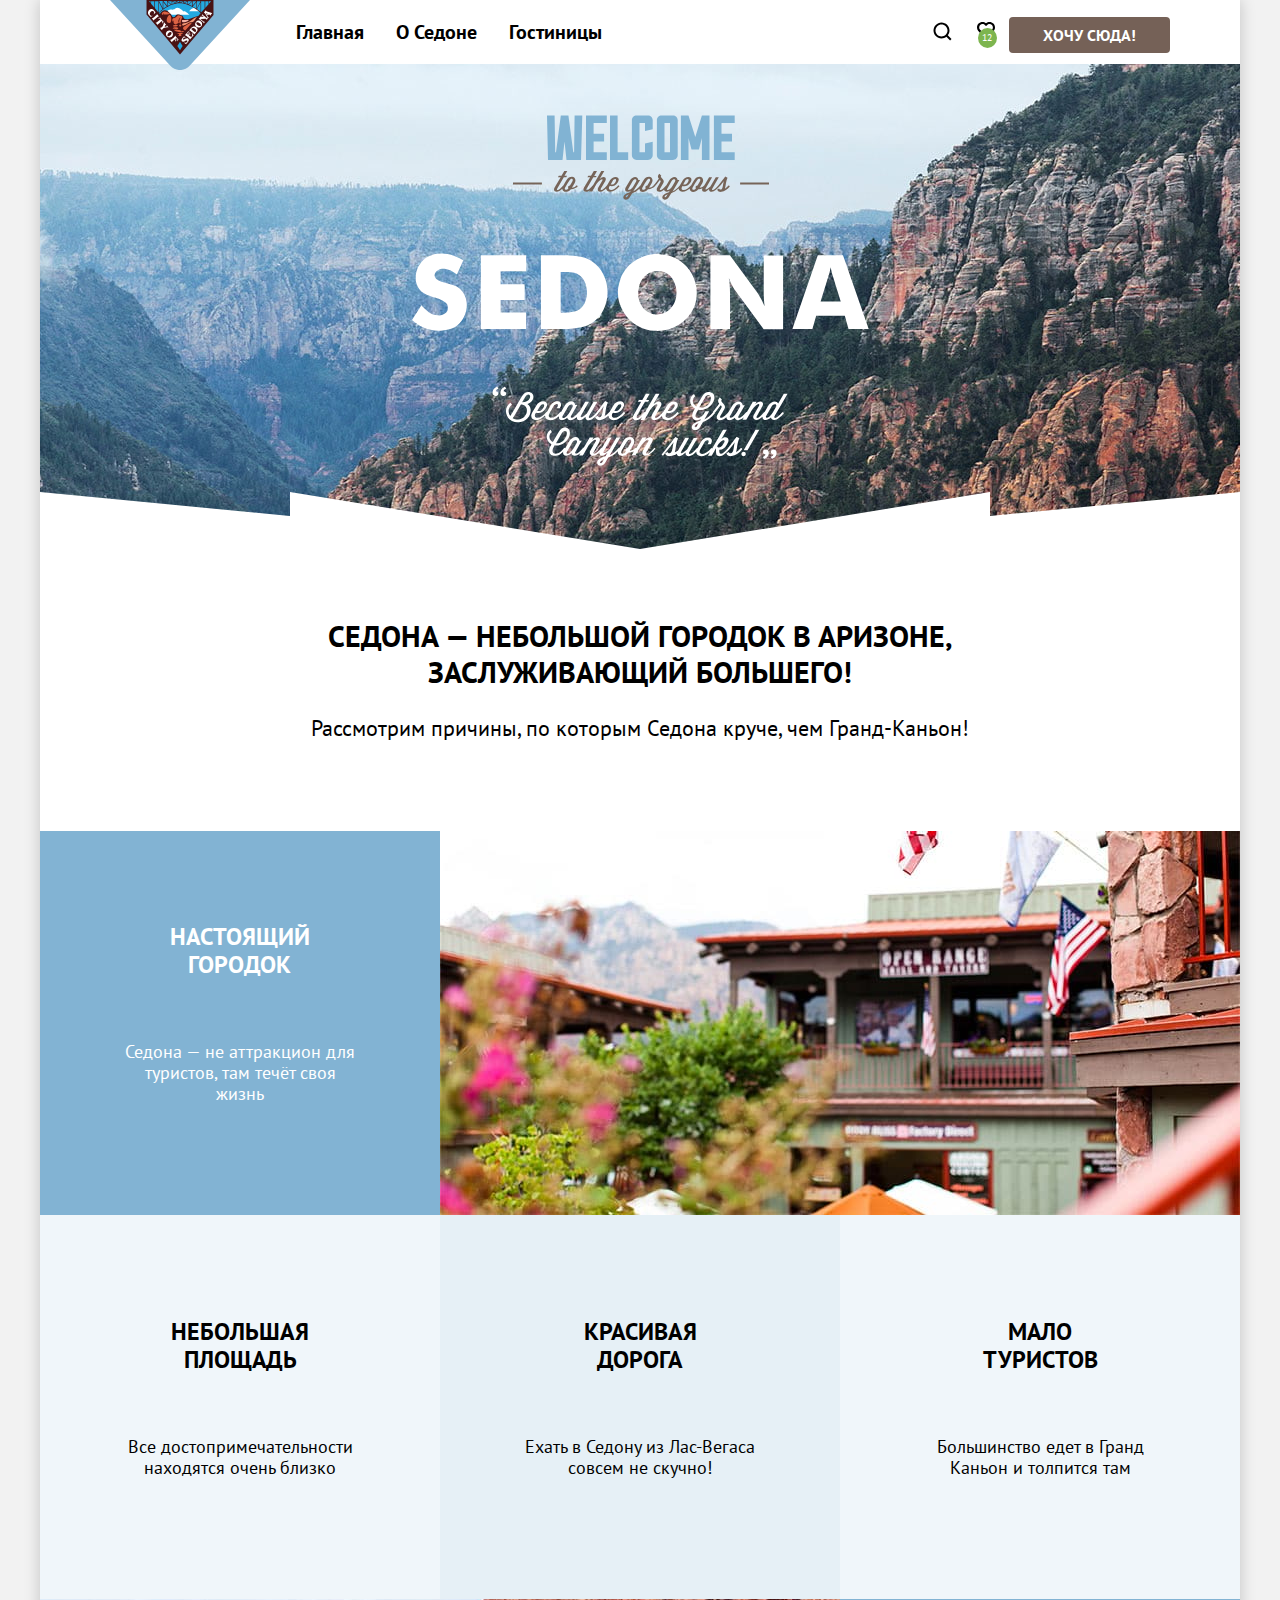
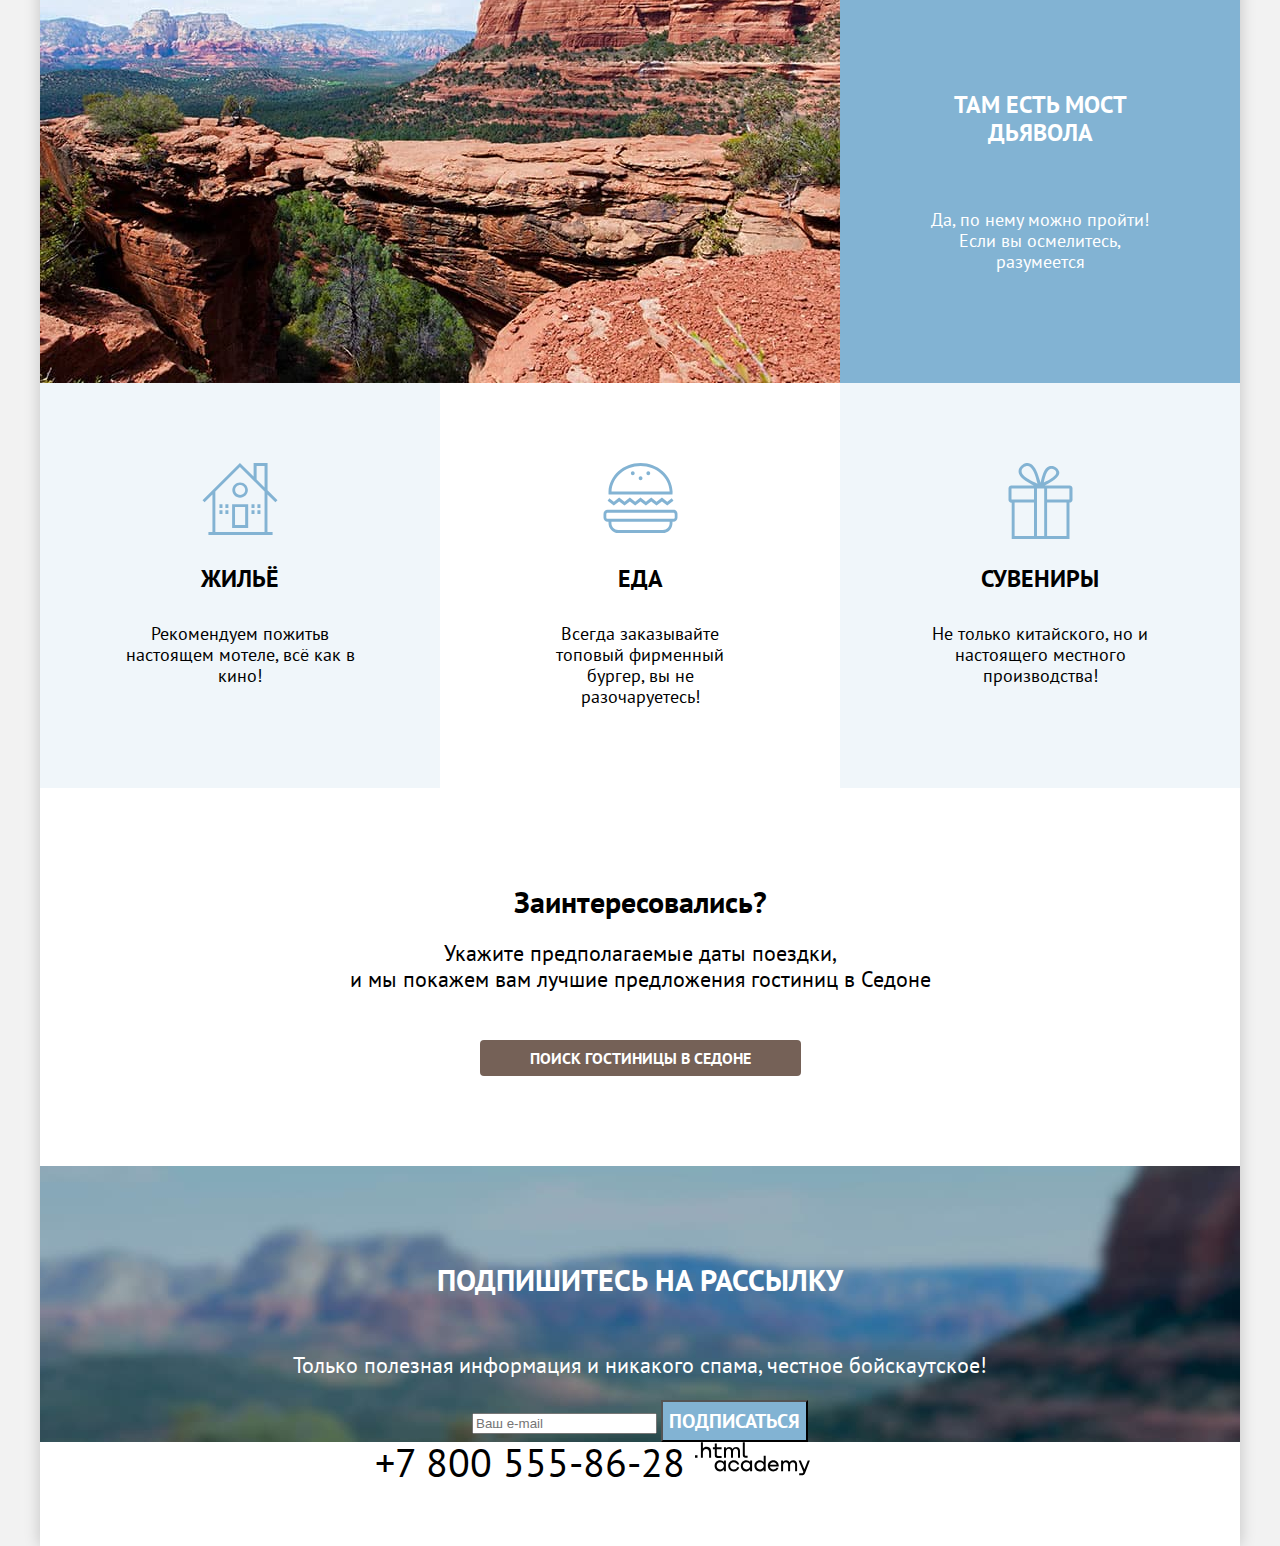
==== commit 0b199e5a: "добавил" ====
--- a/index.html
+++ b/index.html
@@ -23,11 +23,15 @@
             <li class="navigation-item"><a class="navigation-link" href="hotels.html">Гостиницы</a></li>
           </ul>
           <ul class="navigation-user">
-            <li class="navigation-item"><a class="search" href="#"><span class="visually-hidden">Поиск</span></a></li>
-            <li class="navigation-item"><a class="favorites" href="#"><span
-                  class="visually-hidden">Избранное</span><span class="favorites-number">12<span
-                    class="visually-hidden">12</span></span></a></li>
-            <li class="navigation-item"><a class="button here" href="#">ХОЧУ СЮДА!</a></li>
+            <li class="navigation-item">
+              <a class="search" href="#">
+                <span class="visually-hidden">Поиск</span></a></li>
+            <li class="navigation-item">
+              <a class="favorites" href="#">
+                <span class="visually-hidden">Избранное</span>
+                <span class="favorites-number">12<span class="visually-hidden">12</span></span></a></li>
+            <li class="navigation-item">
+              <a class="button here" href="#">ХОЧУ СЮДА!</a></li>
           </ul>
         </nav>
       </header>
@@ -112,17 +116,16 @@
 
         <!--Футер-->
 
-
+        <h2 class="visually-hidden">Мы в социальных сетях</h2>
         <ul class="footer-social-list">
-          <h2 class="visually-hidden">Мы в социальных сетях</h2>
           <li class="footer-social-item">
-            <a class="button-tvit" href="#">
-              <span class="visually-hidden">Твиттер</span>
+            <a class="button-vk" href="#">
+              <span class="visually-hidden">В Контакте</span>
             </a>
           </li>
           <li class="footer-social-item">
-            <a class="button-vk" href="#">
-              <span class="visually-hidden">ВКонтакте</span>
+            <a class="button-tlg" href="#">
+              <span class="visually-hidden">Телеграмм</span>
             </a>
           </li>
           <li class="footer-social-item">
@@ -130,12 +133,14 @@
               <span class="visually-hidden">Ютуб</span>
             </a>
           </li>
+
         </ul>
 
         <section class="footer-contacts">
           <h2 class="visually-hidden">Контакты</h2>
           <a class="footer-contacts-phone" href="tel:+78005558628">+7 800 555-86-28</a>
-          <a class="made-in" href="https://htmlacademy.ru/"><span class="visually-hidden">Сделано в .html academy</span></a>
+          <a class="made-in" href="https://htmlacademy.ru/"><span class="visually-hidden">Сделано в .html
+              academy</span></a>
         </section>
       </footer>
     </div>
--- a/styles/styles.css
+++ b/styles/styles.css
@@ -91,32 +91,38 @@
 .navigation-user li {
     display: block;
     min-width: 44px;
-    min-height: 64px;
 }
 
 
 .search {
     background-image: url("../images/finde.svg");
     background-repeat: no-repeat;
-    margin: auto;
+    width: 20px;
+    height: 20px;
+    display: inline-block;
+
 }
 
 .favorites {
     background-image: url("../images/favorites.svg");
     background-repeat: no-repeat;
-    margin: auto;
-}
-
-.favorites-number {
     width: 20px;
     height: 20px;
+    display: inline-block;
+}
+
+.favorites-number {
     font-weight: 400;
     font-size: 10px;
     line-height: 10px;
     background-color: #7DB54F;
     border-radius: 50%;
-    padding: 5px 6px;
+    padding: 3px 5px 4px 4px;
     color: #ffffff;
+}
+
+.navigation-user .navigation-item {
+    margin-top: 22px;
 }
 
 .button {
@@ -219,7 +225,7 @@
     min-height: 384px;
     background-color: #82B3D3;
     color: rgb(255, 255, 255);
-    background-image: url("../images/photo-1.jpg");
+    background-image: url("../images/background-city.jpg");
     background-position: center right;
 }
 
@@ -246,26 +252,29 @@
     min-height: 384px;
     background-color: #82B3D3;
     color: rgb(255, 255, 255);
-    background-image: url("../images/photo-2 .jpg");
+    background-image: url("../images/background-bridge.jpg");
 }
 
 .advantages-hous {
     width: 400px;
     min-height: 384px;
     background-color: rgba(131, 179, 211, 0.12);
-    background-image: url("../images/i-vector.svg");
+    background-image: url("../images/i-house.svg");
+    background-position: center 80px;
 }
 
 .advantages-food {
     width: 400px;
     min-height: 384px;
     background-image: url("../images/i-food.svg");
+    background-position: center 80px;
 }
 
 .advantages-souvenirs {
     width: 400px;
     min-height: 384px;
-    background-image: url("../images/i-vector-1.svg");
+    background-image: url("../images/i-souvenir.svg");
+    background-position: center 80px;
     background-color: rgba(131, 179, 211, 0.12);
 }
 
@@ -390,7 +399,6 @@
 
 .footer-social-list {
     width: 142px;
-    height: 40px;
     display: flex;
     flex-wrap: wrap;
     align-items: center;
@@ -400,6 +408,7 @@
 
 .footer-social-item {
     width: 47px;
+    display: inline-block;
 }
 
 
@@ -409,19 +418,25 @@
 
 }
 
-.button-tvit {
+.button-tlg {
     background-image: url("../images/tlg.svg");
     background-repeat: no-repeat;
+    display: inline-block;
+    width: 30px;
 }
 
 .button-vk {
     background-image: url("../images/vk.svg");
     background-repeat: no-repeat;
+    display: inline-block;
+    width: 30px;
 }
 
 .button-yt {
     background-image: url("../images/yt.svg");
     background-repeat: no-repeat;
+    display: inline-block;
+    width: 30px;
 }
 
 .footer-contacts-phone {
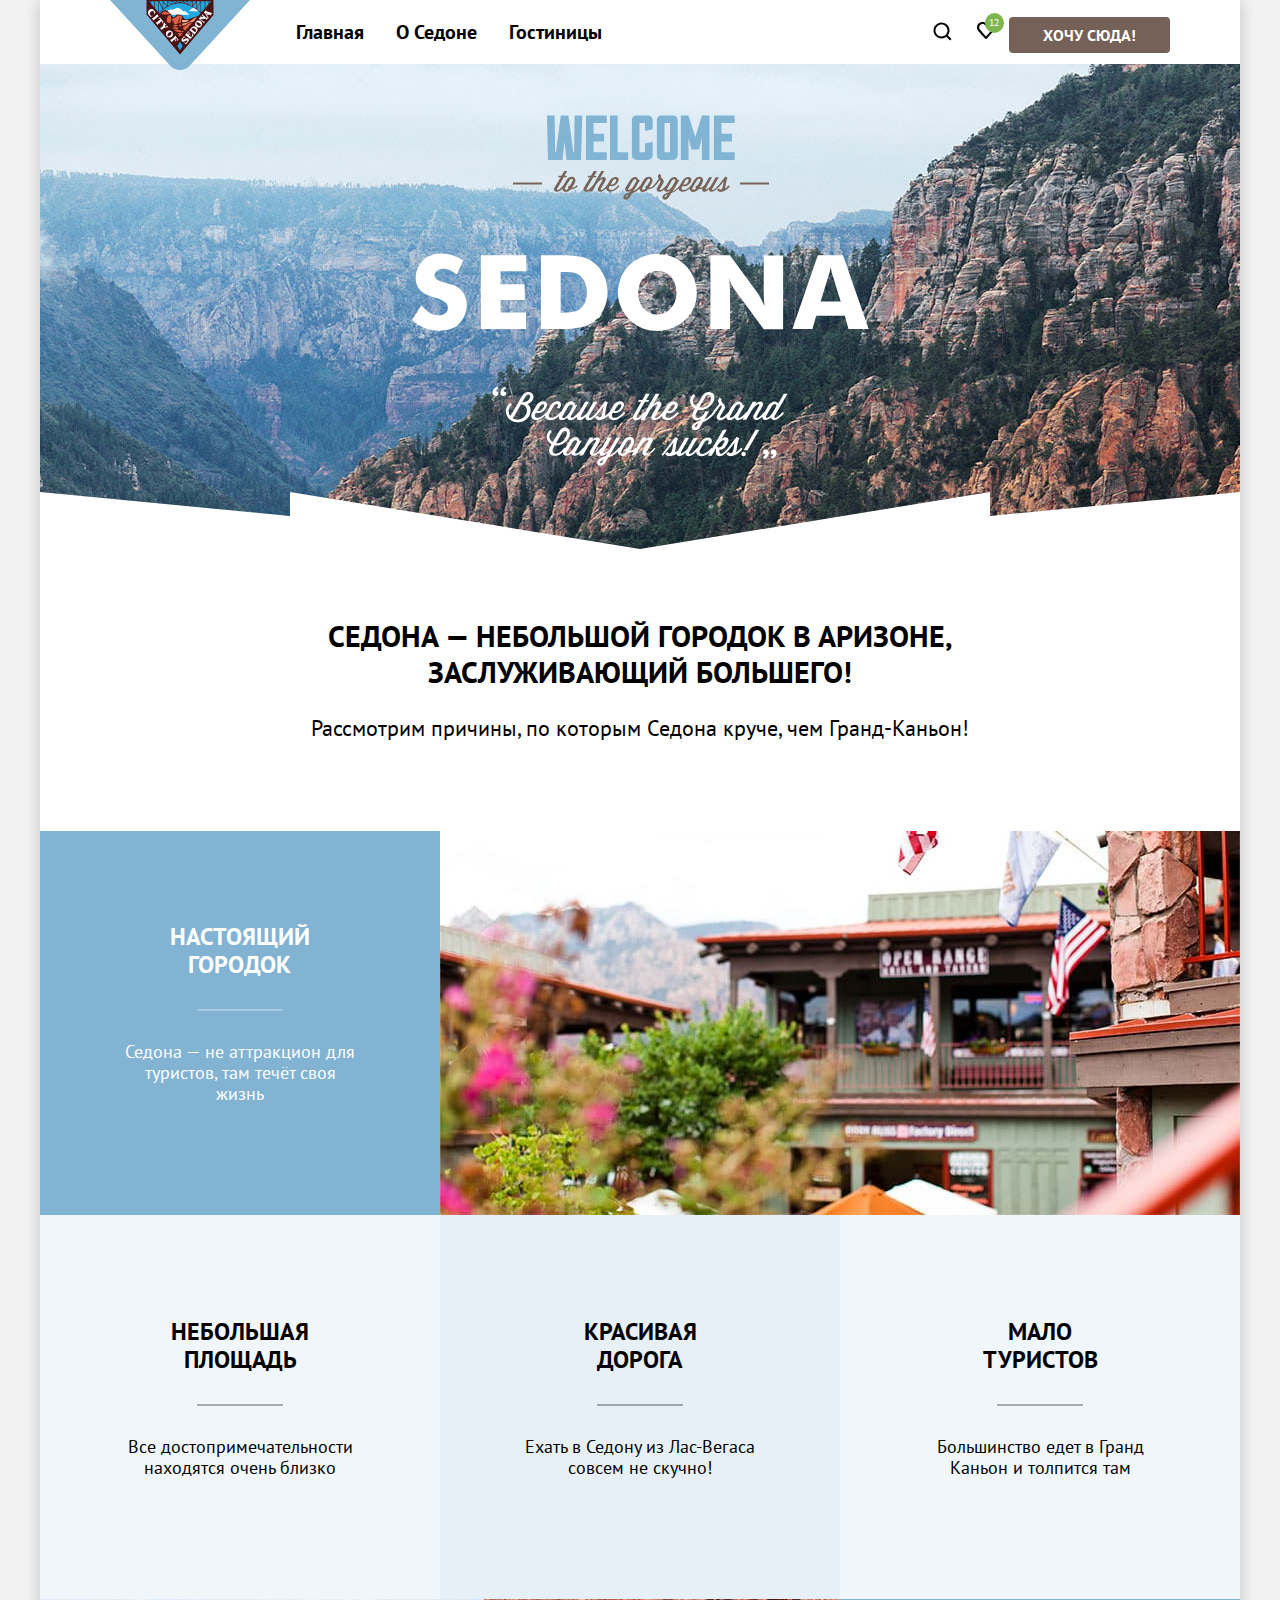
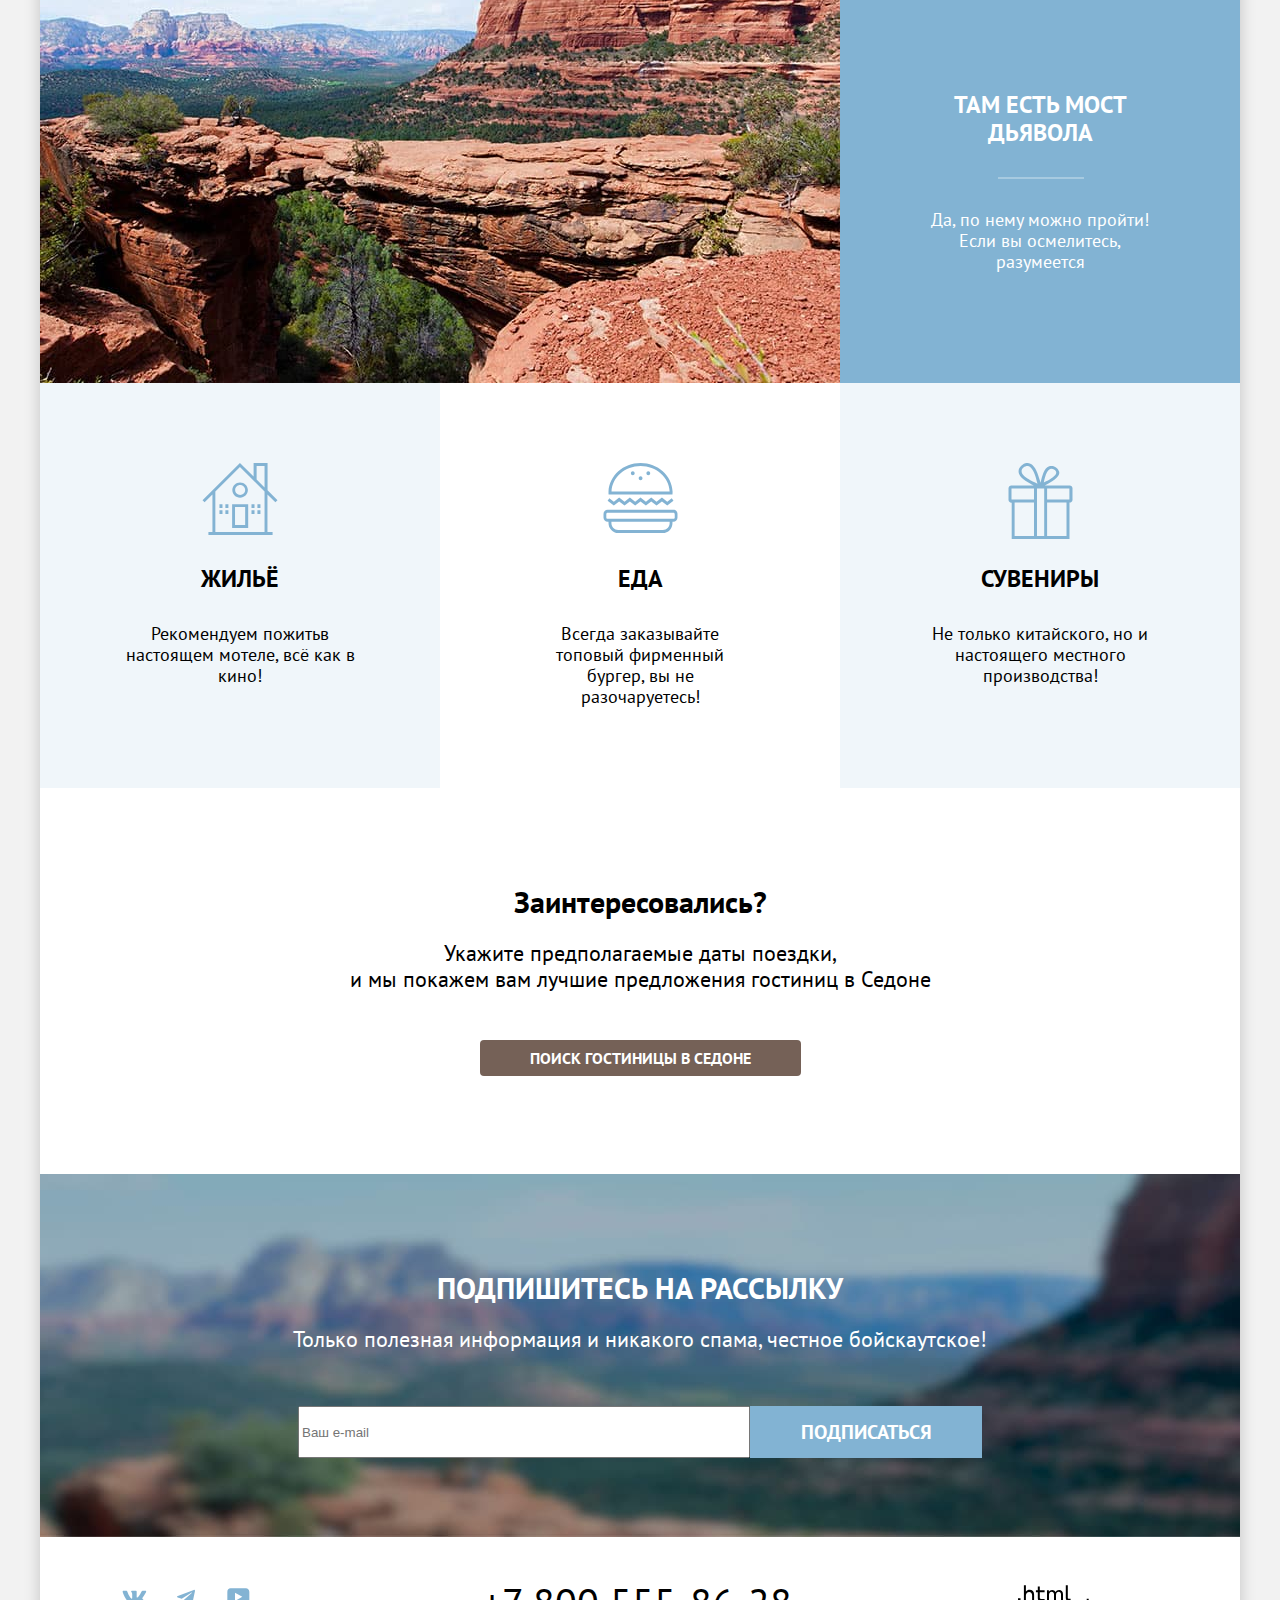
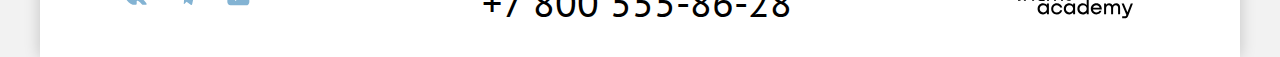
==== commit d83a229d: "Merge pull request #8 from DmitryVitriol/master" ====
--- a/index.html
+++ b/index.html
@@ -5,6 +5,7 @@
     <meta charset="utf-8">
     <title>HTML Academy: Седона</title>
     <link rel="stylesheet" href="styles/styles.css">
+    <link rel="icon" type="image/png" sizes="32x32" href="images/favicon.png">
   </head>
 
   <body>
--- a/styles/styles.css
+++ b/styles/styles.css
@@ -27,6 +27,7 @@
     font-weight: 700;
     text-align: center;
     margin: 0;
+    min-height: 1280px;
 }
 
 ul {
@@ -44,7 +45,7 @@
     margin: 0 auto;
     width: 1200px;
     background-color: #ffffff;
-    box-shadow: 0px 0px 15px rgba(0, 0, 0, 0.2);
+    box-shadow: 0 0 15px rgba(0, 0, 0, 0.2);
 }
 
 .visually-hidden {
@@ -119,6 +120,9 @@
     border-radius: 50%;
     padding: 3px 5px 4px 4px;
     color: #ffffff;
+    position: relative;
+    left: 7px;
+    bottom: 15px;
 }
 
 .navigation-user .navigation-item {
@@ -255,6 +259,16 @@
     background-image: url("../images/background-bridge.jpg");
 }
 
+.advantages-bridge .advantages-title::after,
+.advantages-city .advantages-title::after {
+    content: "";
+      display: block;
+      width: 86px;
+      height: 2px;
+      background-color: rgba(255, 255, 255, 0.3);
+      margin: 30px auto;
+    }
+
 .advantages-hous {
     width: 400px;
     min-height: 384px;
@@ -281,7 +295,7 @@
 /*                                                   Выравнивания квадратов*/
 
 .advantages-city .advantages-title {
-    margin: 92px auto 62px 112px;
+    margin: 92px auto 0 112px;
 }
 
 .advantages-city .advantages-description {
@@ -291,7 +305,7 @@
 
 
 .advantages-bridge .advantages-title {
-    margin: 92px 112px 62px auto;
+    margin: 92px 112px 0 auto;
 }
 
 .advantages-bridge .advantages-description {
@@ -317,7 +331,7 @@
 .advantages-area .advantages-title,
 .advantages-road .advantages-title,
 .advantages-tourists .advantages-title {
-    margin: 103px auto 62px;
+    margin: 103px auto 0;
 }
 
 .advantages-area .advantages-description,
@@ -326,13 +340,24 @@
     margin: 0 auto 121px;
 }
 
+.advantages-area .advantages-title::after,
+.advantages-road .advantages-title::after,
+.advantages-tourists .advantages-title::after {
+    content: "";
+    display: block;
+    width: 86px;
+    height: 2px;
+    background-color: rgba(0, 0, 0, 0.3);
+    margin: 30px auto;
+}
+
 
 
 /*                                                   Поиск  */
 
 .hotel-search {
     width: 592px;
-    margin: 96px auto;
+    margin: 96px auto 104px;
 }
 
 .button.hotel-search {
@@ -360,8 +385,7 @@
     background-repeat: no-repeat;
     background-color: #000000;
     width: 1200px;
-
-
+    min-height: 363px;
 }
 
 .page-footer-title {
@@ -369,8 +393,7 @@
     line-height: 36px;
     text-transform: uppercase;
     width: 475px;
-    margin: 96px auto 54px;
-
+    margin: 96px auto 20px;
 }
 
 .newsletter p {
@@ -378,6 +401,16 @@
     font-size: 22px;
     line-height: 26px;
     text-transform: none;
+    margin: 0 auto 54px;
+}
+
+.newsletter-form {
+    border-radius: 4px;
+    display: grid;
+    grid-template-columns: 1fr 232px;
+    width: 684px;
+    box-sizing: border-box;
+    margin: 0 auto;
 }
 
 .newsletter-button {
@@ -388,6 +421,8 @@
     font-size: 20px;
     line-height: 36px;
     text-transform: uppercase;
+    border: 0;
+    padding: 8px 50px;
 }
 
 /*                                                   Футер  */
@@ -398,45 +433,49 @@
 }
 
 .footer-social-list {
-    width: 142px;
-    display: flex;
-    flex-wrap: wrap;
-    align-items: center;
-    margin: 45px auto 35px 70px;
-    padding: 0;
+margin: 45px auto 0 70px;
 }
 
 .footer-social-item {
-    width: 47px;
     display: inline-block;
-}
-
-
-.footer-contacts {
-    display: flex;
-    width: 876px;
-
+    width: 48px;
 }
 
 .button-tlg {
     background-image: url("../images/tlg.svg");
-    background-repeat: no-repeat;
-    display: inline-block;
+    display: block;
     width: 30px;
+    height: 30px;
+    background-repeat: no-repeat;
+    background-position: center;
+    margin: 0 auto;
 }
 
 .button-vk {
     background-image: url("../images/vk.svg");
-    background-repeat: no-repeat;
-    display: inline-block;
+    display: block;
     width: 30px;
+    height: 30px;
+    background-repeat: no-repeat;
+    background-position: center;
+    margin: 0 auto;
+
 }
 
 .button-yt {
     background-image: url("../images/yt.svg");
-    background-repeat: no-repeat;
-    display: inline-block;
+    display: block;
     width: 30px;
+    height: 30px;
+    background-repeat: no-repeat;
+    background-position: center;
+    margin: 0 auto;
+}
+
+.footer-contacts {
+    display: flex;
+    width: 876px;
+
 }
 
 .footer-contacts-phone {
@@ -444,10 +483,12 @@
     font-weight: 400;
     font-size: 40px;
     line-height: 40px;
+    margin: 45px auto 35px;
 }
 
 .made-in {
     width: 115px;
     background-image: url("../images/logo-html-academy.svg");
     background-repeat: no-repeat;
-}
+    margin: 48px auto 0;
+}
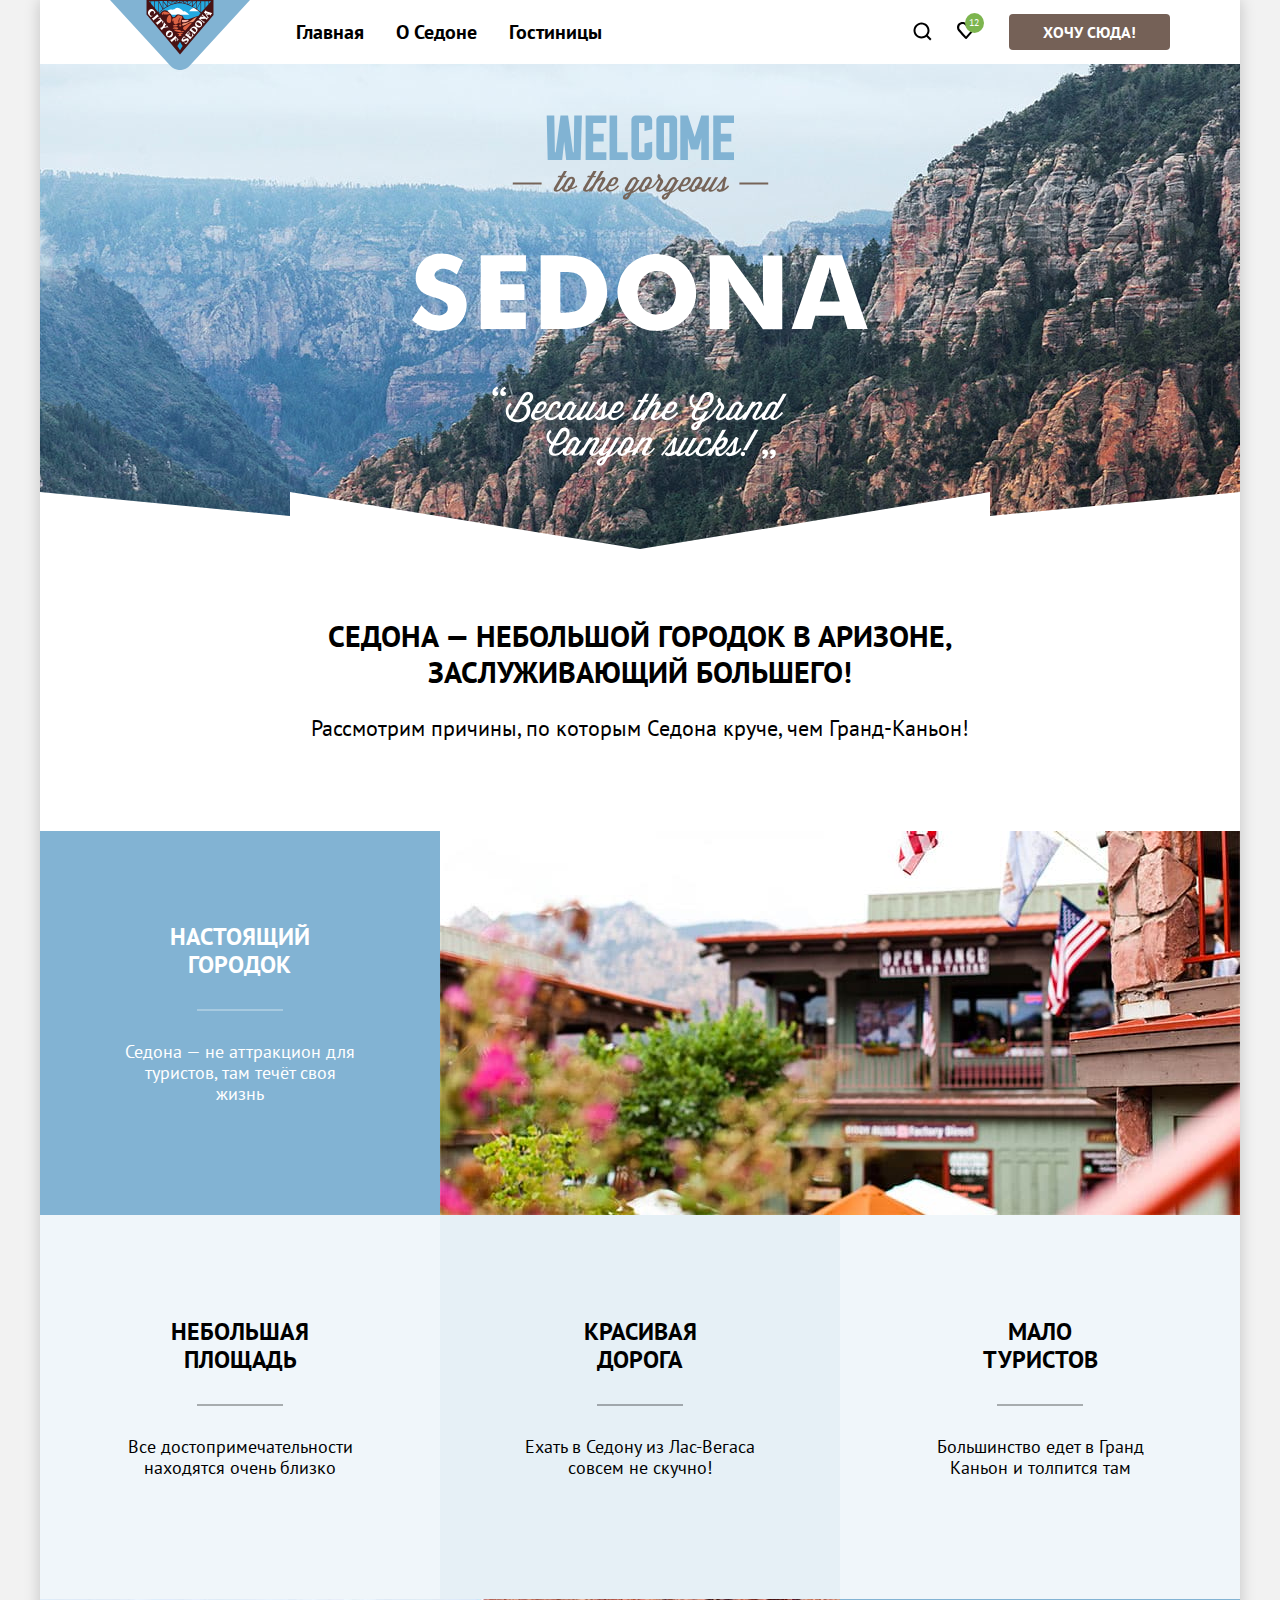
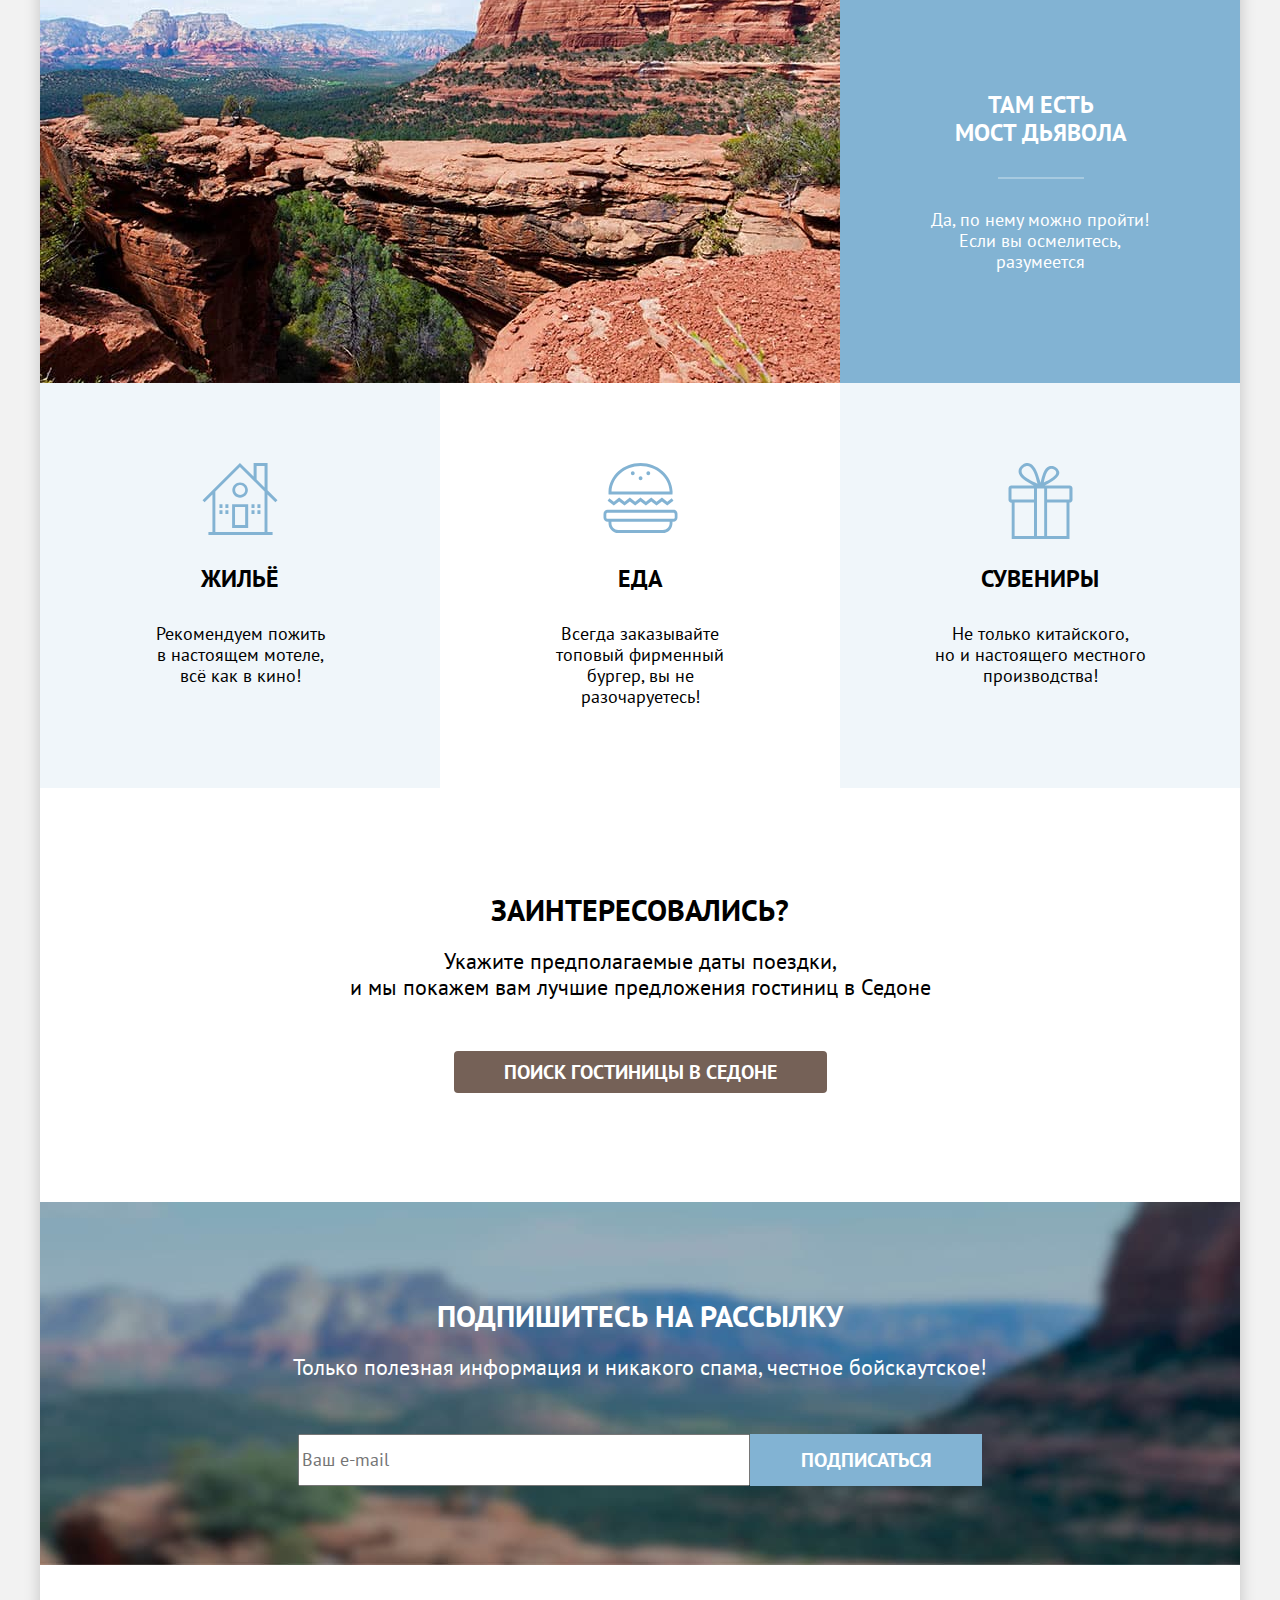
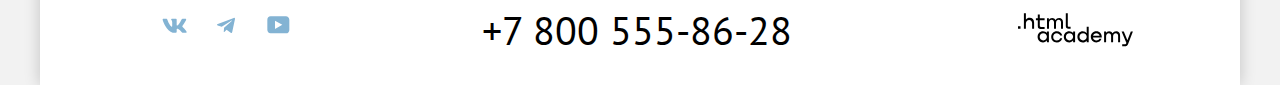
==== commit 26e34c2a: "Merge pull request #9 from DmitryVitriol/master" ====
--- a/index.html
+++ b/index.html
@@ -11,7 +11,6 @@
   <body>
     <div class="container">
 
-
       <!--Меню-->
 
       <header class="page-header">
@@ -24,19 +23,18 @@
             <li class="navigation-item"><a class="navigation-link" href="hotels.html">Гостиницы</a></li>
           </ul>
           <ul class="navigation-user">
-            <li class="navigation-item">
+            <li class="navigation-item-search">
               <a class="search" href="#">
                 <span class="visually-hidden">Поиск</span></a></li>
-            <li class="navigation-item">
+            <li class="navigation-item-favorites">
               <a class="favorites" href="#">
                 <span class="visually-hidden">Избранное</span>
                 <span class="favorites-number">12<span class="visually-hidden">12</span></span></a></li>
-            <li class="navigation-item">
+            <li class="navigation-item-button">
               <a class="button here" href="#">ХОЧУ СЮДА!</a></li>
           </ul>
         </nav>
       </header>
-
 
       <!--Банер-->
 
@@ -46,7 +44,6 @@
           <img class="hiro-text" src="images/hero.svg" width="457" height="351"
             alt="добро пожаловать в великолепную седону, потому что большой каньон отстой!.">
         </section>
-
 
         <!--Описание-->
 
@@ -72,24 +69,23 @@
               <p class="advantages-description">Большинство едет в Гранд Каньон и толпится там</p>
             </li>
             <li class="advantages-bridge">
-              <h3 class="advantages-title">Там есть мост дьявола</h3>
+              <h3 class="advantages-title">Там есть<br>мост дьявола</h3>
               <p class="advantages-description">Да, по нему можно пройти! Если вы осмелитесь, разумеется</p>
             </li>
             <li class="advantages-hous">
               <h3 class="advantages-title">Жильё</h3>
-              <p class="advantages-description">Рекомендуем пожитьв настоящем мотеле, всё как в кино!</p>
+              <p class="advantages-description">Рекомендуем пожить<br>в настоящем мотеле,<br>всё как в кино!</p>
             </li>
             <li class="advantages-food">
               <h3 class="advantages-title">Еда</h3>
-              <p class="advantages-description">Всегда заказывайте топовый фирменный бургер, вы не разочаруетесь!</p>
+              <p class="advantages-description">Всегда заказывайте<br>топовый фирменный бургер, вы не разочаруетесь!</p>
             </li>
             <li class="advantages-souvenirs">
               <h3 class="advantages-title">Сувениры</h3>
-              <p class="advantages-description">Не только китайского, но и настоящего местного производства!</p>
+              <p class="advantages-description">Не только китайского,<br>но и настоящего местного производства!</p>
             </li>
           </ul>
         </section>
-
 
         <!--Поиск-->
 
@@ -100,20 +96,17 @@
         </section>
       </main>
 
-
       <!--Футер рассылка-->
 
       <footer class="page-footer">
         <section class="newsletter">
-          <h2 class="page-footer-title">Подпишитесь на рассылку</h2>
-          <p>Только полезная информация и никакого спама, честное бойскаутское!</p>
+          <label for="newsletter-email"><h2 class="page-footer-title">Подпишитесь на рассылку</h2>
+          <p>Только полезная информация и никакого спама, честное бойскаутское!</p></label>
           <form class="newsletter-form" action="https://echo.htmlacademy.ru/" method="post">
-            <input class="field" placeholder="Ваш e-mail" type="email" name="newsletter-email" id="newsletter-email"
-              required>
+            <input class="field" placeholder="Ваш e-mail" type="email" name="newsletter-email" id="newsletter-email" required>
             <button class="newsletter-button" type="submit">Подписаться</button>
           </form>
         </section>
-
 
         <!--Футер-->
 
@@ -134,14 +127,12 @@
               <span class="visually-hidden">Ютуб</span>
             </a>
           </li>
-
         </ul>
 
         <section class="footer-contacts">
           <h2 class="visually-hidden">Контакты</h2>
           <a class="footer-contacts-phone" href="tel:+78005558628">+7 800 555-86-28</a>
-          <a class="made-in" href="https://htmlacademy.ru/"><span class="visually-hidden">Сделано в .html
-              academy</span></a>
+          <a class="made-in" href="https://htmlacademy.ru/"><span class="visually-hidden">Сделано в .html academy</span></a>
         </section>
       </footer>
     </div>
--- a/styles/styles.css
+++ b/styles/styles.css
@@ -1,5 +1,4 @@
 @font-face {
-
     font-family: "PT Sans";
     font-style: normal;
     font-weight: 400;
@@ -16,8 +15,7 @@
     font-display: swap;
 }
 
-
-/*                                                  Общие */
+/*Общие */
 
 body {
     background-color: #F2F2F2;
@@ -28,17 +26,6 @@
     text-align: center;
     margin: 0;
     min-height: 1280px;
-}
-
-ul {
-    margin: 0;
-    padding: 0;
-    list-style-type: none;
-}
-
-a {
-    color: black;
-    text-decoration: none;
 }
 
 .container {
@@ -60,11 +47,15 @@
 }
 
 
-/*                                                  Меню */
+/* Меню */
+
+.page-header-logo {
+    margin-bottom: -20px;
+}
 
 .navigation {
     display: flex;
-    height: 64px;
+    min-height: 64px;
 }
 
 .navigation-logo {
@@ -75,18 +66,40 @@
     display: flex;
     flex-wrap: wrap;
     align-items: center;
+    margin: 0;
     margin-left: 30px;
-}
-
-.navigation-list .navigation-link {
-    padding: 20px 16px;
+    padding: 0;
+    list-style-type: none;
+}
+
+.navigation-link {
+    display: block;
+    margin: 20px 16px 2px 16px;
+    color: black;
+    text-decoration: none;
+}
+
+.navigation-link:after {
+display: block;
+content: "";
+width: 68px;
+height: 2px;
+background-color: #ffffff;
+margin: 16px auto 0;
+}
+
+.navigation-link:hover:after {
+    background-color: #756257;
 }
 
 .navigation-user {
     display: flex;
+    margin: 0;
     margin-left: auto;
     margin-right: 70px;
     align-content: center;
+    padding: 0;
+    list-style-type: none;
 }
 
 .navigation-user li {
@@ -94,14 +107,13 @@
     min-width: 44px;
 }
 
-
 .search {
-    background-image: url("../images/finde.svg");
+    background-image: url("../images/search.svg");
     background-repeat: no-repeat;
     width: 20px;
     height: 20px;
-    display: inline-block;
-
+    display: block;
+    text-decoration: none;
 }
 
 .favorites {
@@ -109,7 +121,8 @@
     background-repeat: no-repeat;
     width: 20px;
     height: 20px;
-    display: inline-block;
+    display: block;
+    text-decoration: none;
 }
 
 .favorites-number {
@@ -125,21 +138,35 @@
     bottom: 15px;
 }
 
-.navigation-user .navigation-item {
-    margin-top: 22px;
+.navigation-user .navigation-item-button {
+    margin-top: 14px;
+    margin-bottom: 14px;
+    margin-left: 20px;
+}
+
+.navigation-user .navigation-item-favorites,
+.navigation-user .navigation-item-search {
+    margin: 22px auto;
+}
+
+.search,
+.favorites {
+    margin: auto;
 }
 
 .button {
-    color: rgb(255, 255, 255);
+    color: #ffffff;
     background-color: #756157;
     border-radius: 4px;
 }
 
 .here {
+    display: block;
     font-weight: 700;
     font-size: 16px;
     line-height: 20px;
     padding: 8px 34px;
+    text-decoration: none;
 }
 
 .page-header {
@@ -148,8 +175,7 @@
     line-height: 24px;
 }
 
-
-/*                                                  Банер */
+/* Банер */
 
 .hiro {
     background-image:
@@ -158,22 +184,17 @@
     background-repeat: no-repeat;
     background-color: #000000;
     background-position: bottom;
-    min-height: 485px;
+    height: 485px;
 }
 
 .hiro-text {
-
-    margin: 51px auto auto;
-}
-
-
-/*                                                   Описание  */
-
-.advantages {
-    display: flex;
-    flex-wrap: wrap;
-    align-items: center;
-}
+    max-height: 485px;
+    object-fit: contain;
+    background-size: cover;
+    margin: 51px auto 70px;
+}
+
+/* Описание */
 
 .title-advantages-description {
     font-weight: 700;
@@ -181,7 +202,7 @@
     line-height: 36px;
     text-transform: uppercase;
     margin: 69px auto 25px;
-
+    max-width: 90%;
 }
 
 .advantages p {
@@ -190,14 +211,17 @@
     line-height: 26px;
     text-transform: none;
     margin: 0 auto 90px;
-
-}
-
-/*                                                   Описание квадратики  */
+    max-width: 90%;
+}
+
+/* Описание квадратики  */
 
 .advantages-item {
     display: flex;
     flex-wrap: wrap;
+    padding: 0;
+    margin: 0;
+    list-style-type: none;
 }
 
 .advantages-item h3 {
@@ -218,8 +242,6 @@
     width: 230px;
 }
 
-
-
 .advantages-item li {
     background-repeat: no-repeat;
 }
@@ -228,7 +250,7 @@
     width: 1200px;
     min-height: 384px;
     background-color: #82B3D3;
-    color: rgb(255, 255, 255);
+    color: #ffffff;
     background-image: url("../images/background-city.jpg");
     background-position: center right;
 }
@@ -255,19 +277,19 @@
     width: 1200px;
     min-height: 384px;
     background-color: #82B3D3;
-    color: rgb(255, 255, 255);
+    color: #ffffff;
     background-image: url("../images/background-bridge.jpg");
 }
 
 .advantages-bridge .advantages-title::after,
 .advantages-city .advantages-title::after {
     content: "";
-      display: block;
-      width: 86px;
-      height: 2px;
-      background-color: rgba(255, 255, 255, 0.3);
-      margin: 30px auto;
-    }
+    display: block;
+    width: 86px;
+    height: 2px;
+    background-color: rgba(255, 255, 255, 0.3);
+    margin: 30px auto;
+}
 
 .advantages-hous {
     width: 400px;
@@ -292,7 +314,7 @@
     background-color: rgba(131, 179, 211, 0.12);
 }
 
-/*                                                   Выравнивания квадратов*/
+/* Выравнивания квадратов */
 
 .advantages-city .advantages-title {
     margin: 92px auto 0 112px;
@@ -302,8 +324,6 @@
     margin: 0 auto 111px 85px;
 }
 
-
-
 .advantages-bridge .advantages-title {
     margin: 92px 112px 0 auto;
 }
@@ -311,8 +331,6 @@
 .advantages-bridge .advantages-description {
     margin: 0 85px 111px auto;
 }
-
-
 
 .advantages-hous .advantages-title,
 .advantages-food .advantages-title,
@@ -323,10 +341,8 @@
 .advantages-hous .advantages-description,
 .advantages-food .advantages-description,
 .advantages-souvenirs .advantages-description {
-    margin: 0 auto 81px;
-}
-
-
+    margin: 0 85px 81px 85px;
+}
 
 .advantages-area .advantages-title,
 .advantages-road .advantages-title,
@@ -351,16 +367,12 @@
     margin: 30px auto;
 }
 
-
-
-/*                                                   Поиск  */
+/* Поиск */
 
 .hotel-search {
-    width: 592px;
+    width: 90%;
     margin: 96px auto 104px;
-}
-
-.button.hotel-search {
+    text-decoration: none;
     padding: 8px 50px;
 }
 
@@ -368,6 +380,7 @@
     font-size: 30px;
     line-height: 36px;
     margin: 0 auto 20px;
+    text-transform: uppercase;
 }
 
 .hotel-search p {
@@ -377,10 +390,17 @@
     margin: 0 auto 54px;
 }
 
-/*                                                   Футер рассылка  */
+.button.hotel-search {
+    font-weight: 700;
+    font-size: 20px;
+    line-height: 36px;
+
+}
+
+/* Футер рассылка */
 
 .newsletter {
-    color: rgb(255, 255, 255);
+    color: #ffffff;
     background-image: url("../images/subscribe.jpg");
     background-repeat: no-repeat;
     background-color: #000000;
@@ -392,7 +412,7 @@
     font-size: 30px;
     line-height: 36px;
     text-transform: uppercase;
-    width: 475px;
+    max-width: 90%;
     margin: 96px auto 20px;
 }
 
@@ -402,6 +422,7 @@
     line-height: 26px;
     text-transform: none;
     margin: 0 auto 54px;
+    max-width: 90%;
 }
 
 .newsletter-form {
@@ -414,7 +435,7 @@
 }
 
 .newsletter-button {
-    color: rgb(255, 255, 255);
+    color: #ffffff;
     background-color: #82B3D3;
     font-family: "PT Sans", "Arial", sans-serif;
     font-weight: 700;
@@ -425,7 +446,14 @@
     padding: 8px 50px;
 }
 
-/*                                                   Футер  */
+.field {
+    font-family: "PT Sans", "Arial", sans-serif;
+    font-size: 18px;
+    line-height: 24px;
+    font-weight: 400;
+}
+
+/* Футер  */
 
 .page-footer {
     display: flex;
@@ -433,7 +461,7 @@
 }
 
 .footer-social-list {
-margin: 45px auto 0 70px;
+    margin: 45px auto 0 70px;
 }
 
 .footer-social-item {
@@ -459,7 +487,6 @@
     background-repeat: no-repeat;
     background-position: center;
     margin: 0 auto;
-
 }
 
 .button-yt {
@@ -484,6 +511,8 @@
     font-size: 40px;
     line-height: 40px;
     margin: 45px auto 35px;
+    text-decoration:none;
+    color: #000000;
 }
 
 .made-in {
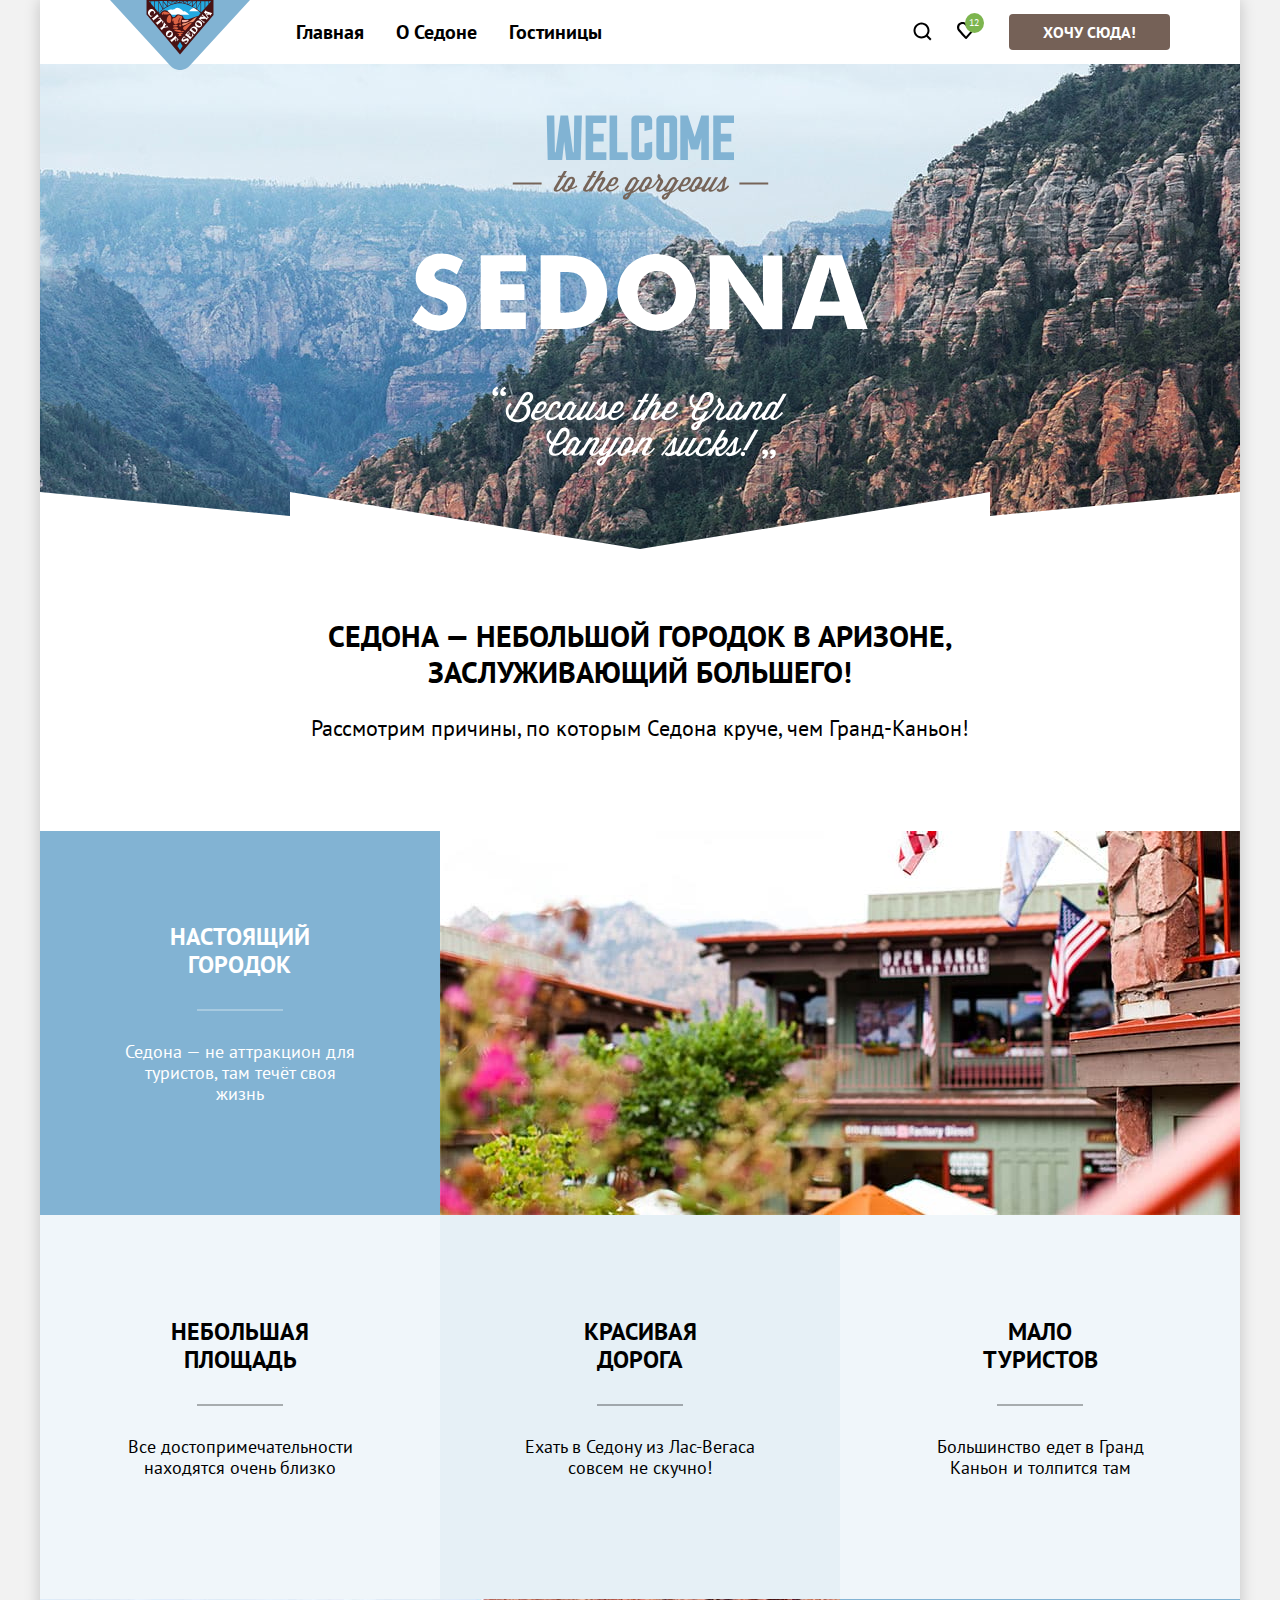
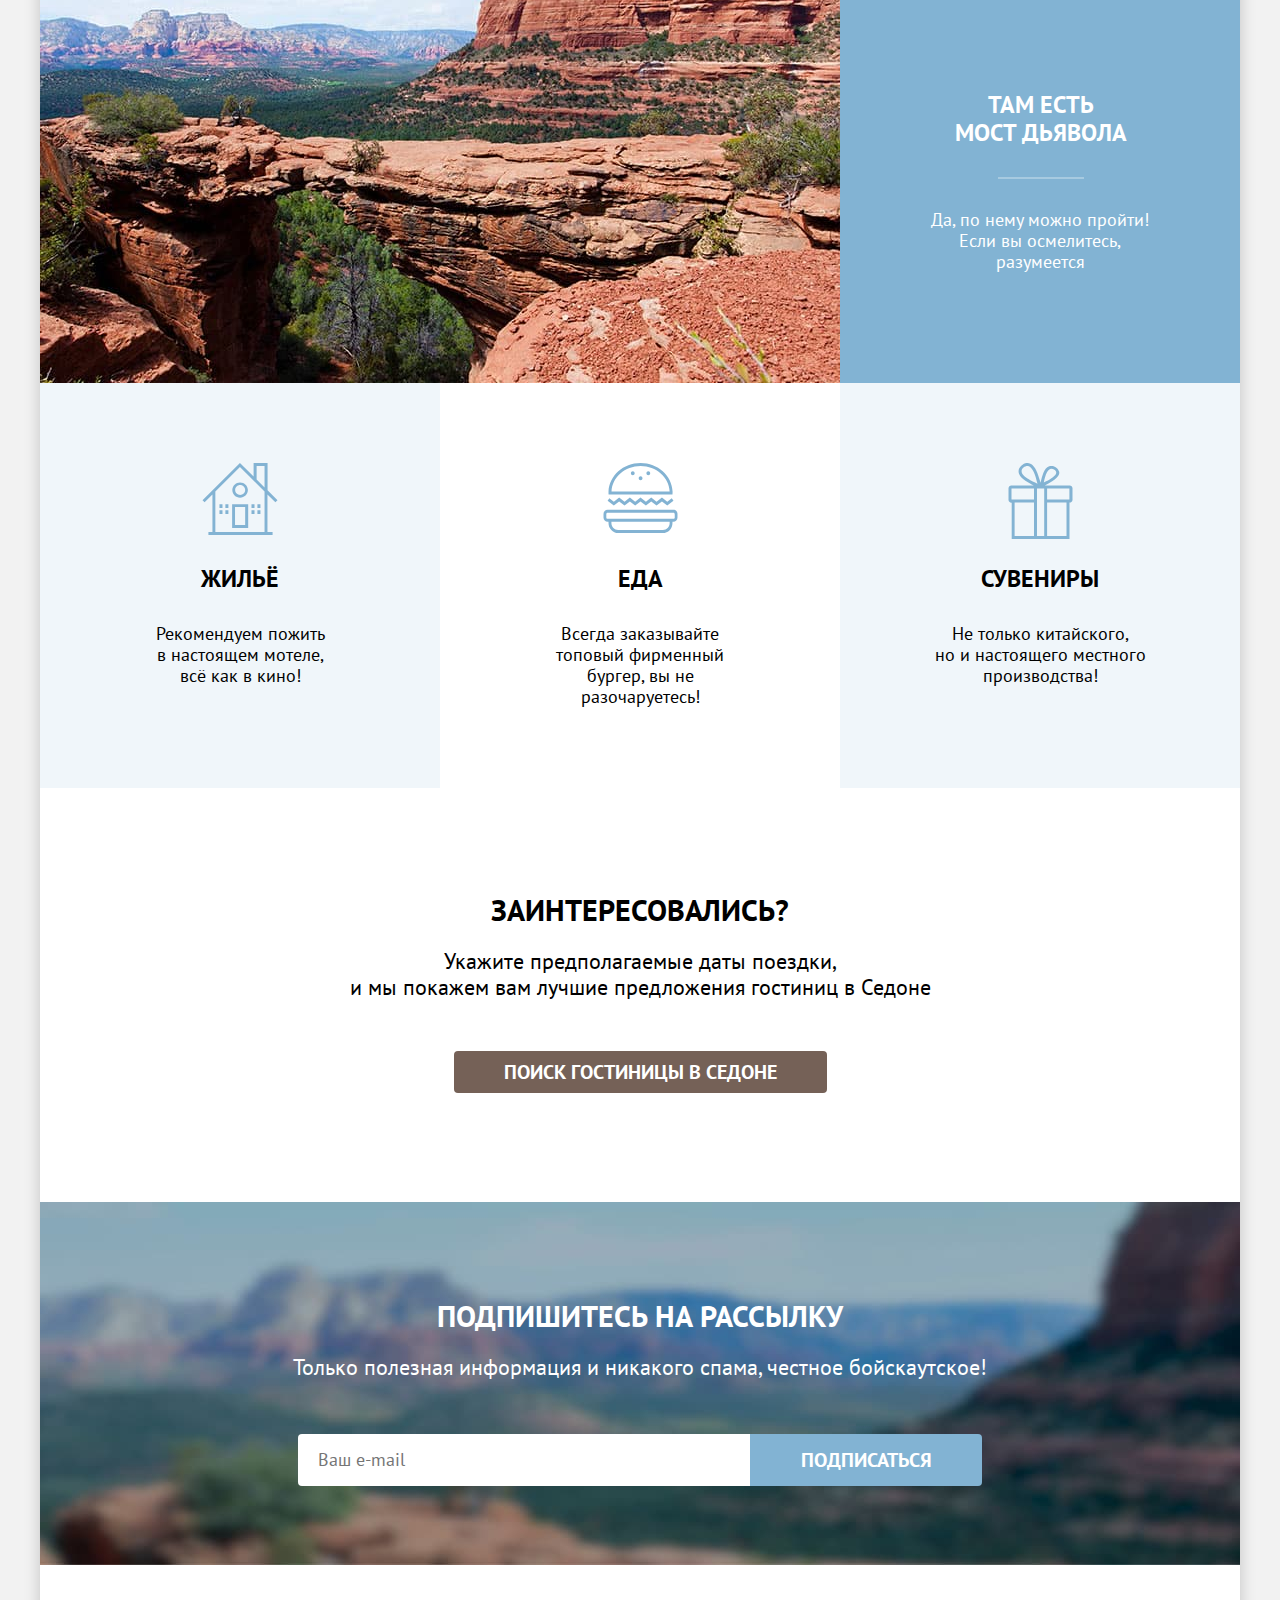
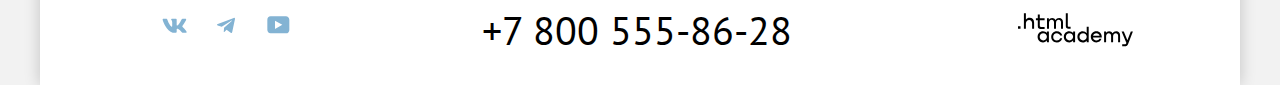
==== commit 5dc57722: "Повторная защита ДОБАВИЛ" ====
--- a/index.html
+++ b/index.html
@@ -100,8 +100,8 @@
 
       <footer class="page-footer">
         <section class="newsletter">
-          <label for="newsletter-email"><h2 class="page-footer-title">Подпишитесь на рассылку</h2>
-          <p>Только полезная информация и никакого спама, честное бойскаутское!</p></label>
+          <h2 class="page-footer-title">Подпишитесь на рассылку</h2>
+          <p>Только полезная информация и никакого спама, честное бойскаутское!</p>
           <form class="newsletter-form" action="https://echo.htmlacademy.ru/" method="post">
             <input class="field" placeholder="Ваш e-mail" type="email" name="newsletter-email" id="newsletter-email" required>
             <button class="newsletter-button" type="submit">Подписаться</button>
--- a/styles/styles.css
+++ b/styles/styles.css
@@ -426,7 +426,6 @@
 }
 
 .newsletter-form {
-    border-radius: 4px;
     display: grid;
     grid-template-columns: 1fr 232px;
     width: 684px;
@@ -444,6 +443,7 @@
     text-transform: uppercase;
     border: 0;
     padding: 8px 50px;
+    border-radius: 0px 4px 4px 0px;
 }
 
 .field {
@@ -451,6 +451,9 @@
     font-size: 18px;
     line-height: 24px;
     font-weight: 400;
+    border: 0;
+    border-radius: 4px 0px 0px 4px;
+    padding-left: 20px;
 }
 
 /* Футер  */
